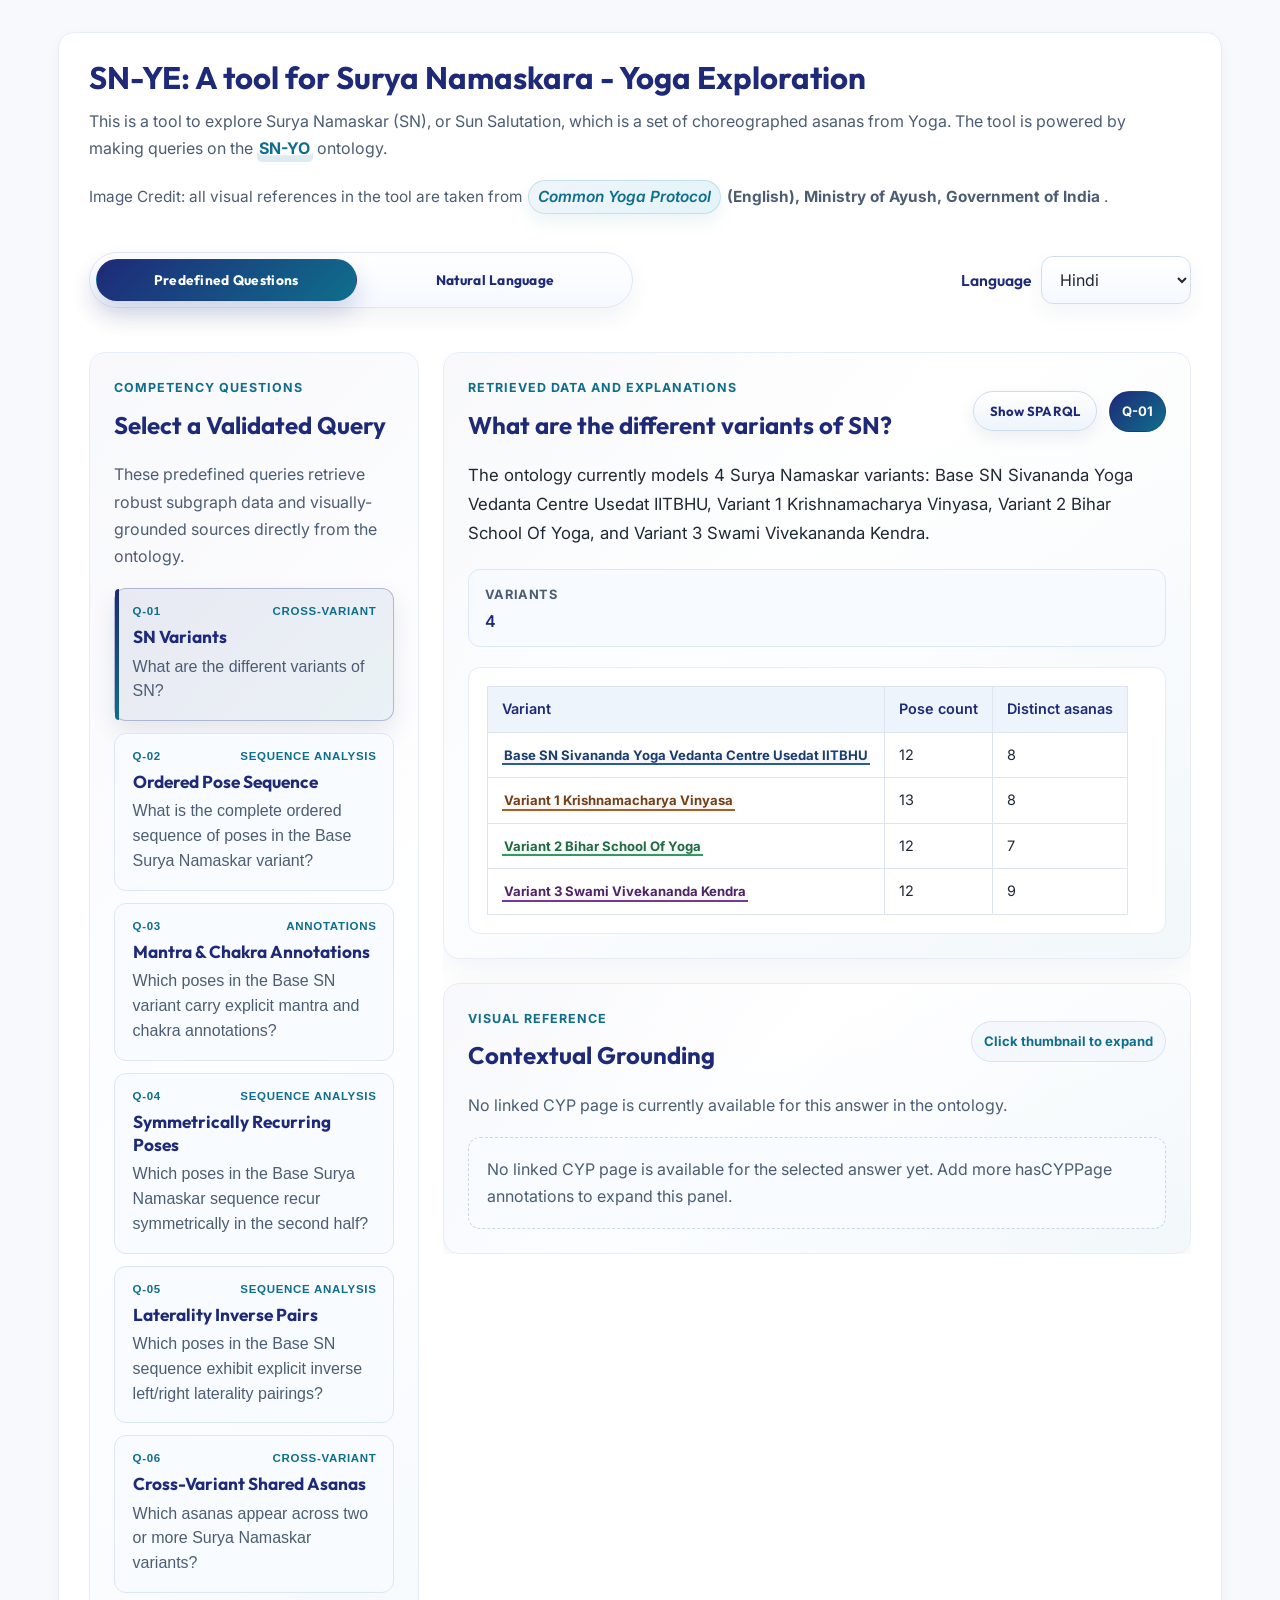
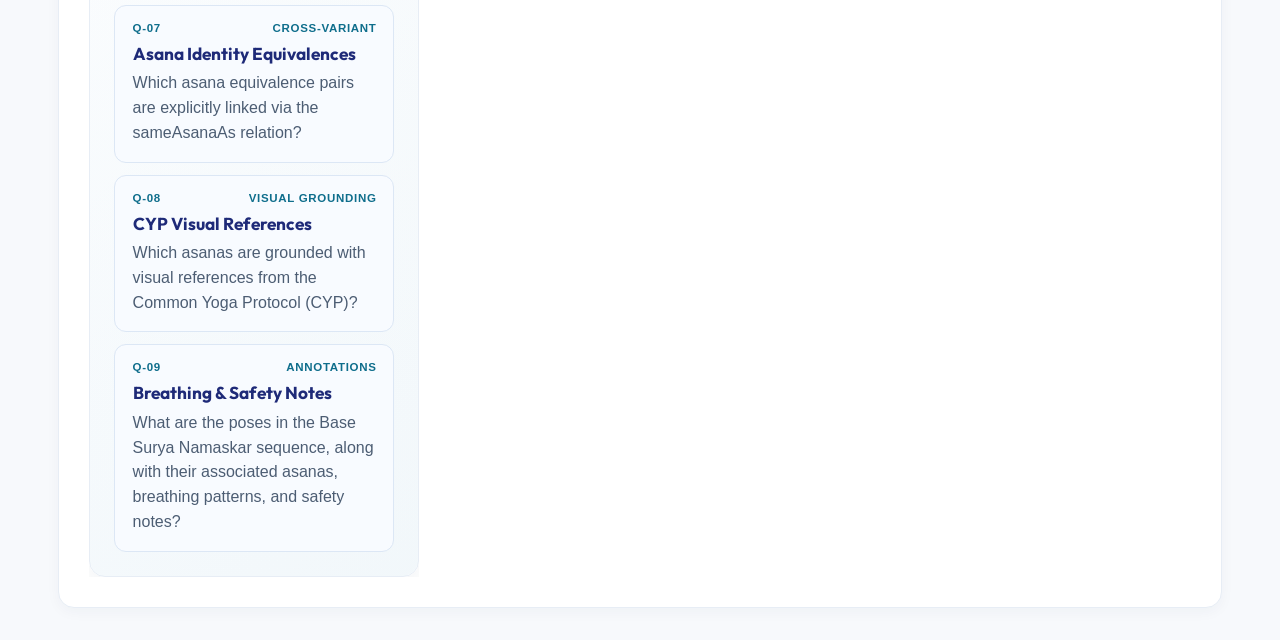
==== explorer.html @ 63bdc844 "add files" ====
<!DOCTYPE html>
<html lang="en">
<head>
  <meta charset="UTF-8" />
  <meta name="viewport" content="width=device-width, initial-scale=1.0" />
  <title>SN-YE | Surya Namaskar Yoga Explorer</title>
  <meta
    name="description"
    content="Surya Namaskar explorer workspace with ontology-grounded answers and visual references."
  />
  <link rel="stylesheet" href="css/style.css" />
  <link rel="stylesheet" href="css/explorer.css?v=te_breathing_v4" />
</head>
<body class="education-page education-body education-body--workspace">
  <div class="container education-container education-container--workspace">
    <main class="content education-content education-content--workspace">
      <section
        class="visible education-workspace education-workspace--page"
        data-education-app
        data-ontology-src="models/master.owl?v=te_breathing_v4"
        data-cyp-image-base="images/cyp-pages"
      >
        <div class="education-workspace-shell">
          <header class="education-workspace-header">
            <div class="education-workspace-heading">
              <h1>SN-YE: A tool for Surya Namaskara - Yoga Exploration</h1>
              <p class="education-panel-copy education-workspace-copy">
                This is a tool to explore Surya Namaskar (SN), or Sun Salutation, which is a set of choreographed asanas from Yoga. The tool is powered by making queries on the <a class="education-inline-home-link" href="https://ai4society.github.io/sn-yo/" target="_blank" rel="noopener noreferrer">SN-YO</a> ontology.
              </p>
              <p class="education-panel-copy education-workspace-reference">
                Image Credit: all visual references in the tool are taken from
                <a href="https://www.yogamdniy.nic.in/ckfinder/userfiles/files/Common%20Yoga%20Protocol%20Book%20_%20English%20(1).pdf" target="_blank" rel="noopener noreferrer">
                  <span class="keyword-highlight"><em>Common Yoga Protocol</em></span> (English), Ministry of Ayush, Government of India
                </a>.
              </p>
            </div>
          </header>

          <div class="education-workspace-toolbar">
            <div class="education-workspace-switch education-workspace-switch--page" role="tablist" aria-label="Workspace mode">
              <button
                type="button"
                class="education-workspace-switch-button"
                id="education-mode-predefined"
                data-workspace-mode="predefined"
                aria-pressed="false"
              >
                Predefined Questions
              </button>
              <button
                type="button"
                class="education-workspace-switch-button"
                id="education-mode-custom"
                data-workspace-mode="custom"
                aria-pressed="true"
              >
                Natural Language
              </button>
            </div>
            <div class="education-language-control education-language-control--toolbar">
              <label class="education-composer-label" for="education-language-select">Language</label>
              <select
                id="education-language-select"
                class="education-composer-select education-language-select"
                data-education-language-select
                name="education-language-select"
              >
                <option value="hi" selected>Hindi</option>
                <option value="te">Telugu</option>
              </select>
            </div>
          </div>

          <div class="education-layout-container">
            
            <!-- Natural Language Interface - Left/Right State Flow -->
            <div id="nl-interface-wrapper" class="education-layout" data-mode="custom" style="display: none;">
              
              <!-- LEFT PANE: Composer -->
              <aside class="education-questions-column" id="nl-interface-column">
                <div class="education-panel education-composer-panel education-panel--workspace-column" id="education-composer-panel">
                  <div class="education-panel-header education-panel-header--spread">
                    <div>
                      <p class="education-kicker">Natural Language Interface</p>
                      <h2>Query the Knowledge Graph</h2>
                    </div>
                  </div>

                  <p class="education-panel-copy">
                    This framework interprets your natural language prompts and translates them into structured SPARQL queries against the Surya Namaskar Ontology. 
                  </p>

                  <form class="education-composer-form" id="education-ai-form" aria-label="Custom natural language question composer">
                    <details class="education-config-panel">
                      <summary class="education-config-summary">
                        <span>Gemini API Key &amp; Model</span>
                        <span class="education-config-summary-note">Required</span>
                      </summary>
                      <div class="education-config-panel-body">
                        <div class="education-composer-config-grid">
                          <div class="education-composer-field">
                            <label class="education-composer-label" for="education-api-key">Gemini API key</label>
                            <input
                              id="education-api-key"
                              class="education-composer-input education-composer-input--single-line"
                              name="education-api-key"
                              type="password"
                              spellcheck="false"
                              autocomplete="off"
                              placeholder="Paste your Gemini API key"
                            />
                          </div>
                          <div class="education-composer-field">
                            <label class="education-composer-label" for="education-ai-model">Model</label>
                            <select id="education-ai-model" class="education-composer-select" name="education-ai-model">
                              <option value="gemma-4-31b-it" selected>Gemma 4 31B</option>
                              <option value="gemma-4-26b-a4b-it">Gemma 4 26B</option>
                              <option value="gemini-3.1-flash-lite-preview">Gemini 3.1 Flash-Lite Preview</option>
                              <option value="gemini-3-flash-preview">Gemini 3 Flash Preview</option>
                              <option value="gemini-2.5-flash">Gemini 2.5 Flash</option>
                              <option value="gemini-2.5-flash-lite">Gemini 2.5 Flash-Lite</option>
                            </select>
                          </div>
                        </div>
                      </div>
                    </details>

                    <div class="education-label-row">
                      <label class="education-composer-label" for="education-ai-question">Input prompt</label>
                      <span class="education-info-popover">
                        <button type="button" class="education-info-button" aria-label="API key info">i</button>
                        <span class="education-info-tooltip" role="tooltip">
                          A Gemini API key is required to generate SPARQL and the natural language explanation. Open the Gemini API Key &amp; Model section to add it.
                        </span>
                      </span>
                    </div>
                    <textarea
                      id="education-ai-question"
                      class="education-composer-input"
                      name="education-ai-question"
                      rows="4"
                      spellcheck="false"
                      placeholder="Type your natural language query here..."
                    ></textarea>

                    <div class="education-composer-actions" aria-label="Composer actions">
                      <button type="button" class="education-composer-button education-composer-button--ghost" id="education-ai-clear">Clear</button>
                      <button type="button" class="education-composer-button education-composer-button--primary" id="education-ai-generate">Send request</button>
                    </div>
                    <div id="education-nl-error" class="education-error" hidden style="margin-top: 16px; color: var(--text-color); background: rgba(255, 0, 0, 0.1); padding: 8px; border-radius: var(--radius-sm); border-left: 4px solid red;"></div>
                  </form>
                </div>
              </aside>

              <!-- RIGHT PANE: 3-State Display Flow -->
              <div class="education-response-column">
                
                <!-- STATE 1: Welcome / Example Questions -->
                <div id="nl-state-welcome" class="education-panel nl-state-panel" style="display: flex;">
                  <div class="education-panel-header">
                    <div>
                      <p class="education-kicker">Getting Started</p>
                      <h2>Example Queries</h2>
                    </div>
                  </div>
                  <div class="education-panel-copy education-panel-copy--grow">
                    <p>Select a model and enter a natural language prompt on the left to begin generating custom queries dynamically. If you're not sure where to start, try these tested examples:</p>
                    <ul class="education-example-list">
                      <li>"What are the different variants of SN?"</li>
                      <li>"What is the ordered sequence of poses in the Base Surya Namaskar (Sivananda) variant?"</li>
                      <li>"What rules and common errors are documented for Bhujangasana (Pose 7)?"</li>
                      <li>"What breathing pattern and safety note are modeled for each Base SN pose?"</li>
                      <li>"Which poses in Base SN carry mantra and chakra annotations?"</li>
                      <li>"Compare the pose counts across all three variants (Base SN, V1, V2, V3)."</li>
                      <li>"Which asanas are shared across multiple variants?"</li>
                      <li>"What is the ordered pose sequence for V1 (Krishnamacharya)?"</li>
                      <li>"Which poses exhibit inverse left/right laterality pairings?"</li>
                      <li>"Which asanas have linked CYP (Common Yoga Protocol) visual references?"</li>
                    </ul>
                  </div>
                </div>

                <!-- STATE 2: SPARQL Generation Review -->
                <div id="nl-state-sparql" class="education-panel nl-state-panel" style="display: none;">
                  <div class="education-panel-header education-panel-header--spread">
                    <div>
                      <p class="education-kicker">Generated SPARQL Query</p>
                      <h2>Query Review</h2>
                    </div>
                    <button type="button" class="education-inline-button education-inline-button--primary" id="education-ai-run">Run Query</button>
                  </div>
                  <pre id="education-nl-sparql" class="education-code education-code--stretch"></pre>
                </div>

                <!-- STATE 3: Analysis & Results -->
                <div id="nl-state-results" class="education-panel education-answer-panel nl-state-panel" style="display: none;">
                  <div class="education-panel-header education-panel-header--spread">
                    <div>
                      <p class="education-kicker">Data Artifact</p>
                      <h2>Execution Results</h2>
                    </div>
                    <button type="button" class="education-inline-button education-inline-button--ghost" id="nl-toggle-sparql">View SPARQL</button>
                  </div>

                  <div class="llm-explanation-box" id="education-nl-explanation" hidden>
                    <div class="education-llm-heading">
                      <strong>Explanation</strong>
                      <span class="education-llm-dots" id="education-nl-explanation-loading" role="status" aria-label="Generating explanation" hidden>
                        <span></span>
                        <span></span>
                        <span></span>
                      </span>
                    </div>
                    <div class="education-llm-copy" id="education-nl-explanation-body" hidden>
                      <span id="education-nl-explanation-text"></span>
                    </div>
                  </div>

                  <div class="education-facts" id="education-nl-facts" aria-label="Answer facts"></div>
                  <div class="education-sections" id="education-nl-sections" aria-label="Answer details"></div>
                </div>

              </div>

            </div>

            <!-- Predefined Questions Layout (Left questions, Right answers) -->
            <div id="predefined-interface-wrapper" class="education-layout" data-mode="predefined" style="display: none;">
              <aside class="education-questions-column">
                <div class="education-panel education-panel--fill education-panel--workspace-column" id="education-predefined-panel">
                  <div class="education-panel-header">
                    <div>
                      <p class="education-kicker">Competency Questions</p>
                      <h2>Select a Validated Query</h2>
                    </div>
                  </div>

                  <p class="education-panel-copy">
                    These predefined queries retrieve robust subgraph data and visually-grounded sources directly from the ontology.
                  </p>

                  <div id="education-question-list" class="education-question-list" aria-label="Suggested education questions"></div>
                </div>
              </aside>

              <div class="education-response-column">
                <div class="education-panel education-answer-panel">
                  <div class="education-panel-header education-panel-header--spread">
                    <div>
                      <p class="education-kicker">Retrieved Data and Explanations</p>
                      <h2 id="education-answer-title">Select a query...</h2>
                    </div>
                    <div class="education-answer-header-actions">
                      <button
                        type="button"
                        class="education-answer-toggle"
                        id="education-answer-view-toggle"
                        aria-pressed="false"
                      >
                        Show Ontology Data Object
                      </button>
                      <span class="education-question-id" id="education-active-question-id">-</span>
                    </div>
                  </div>

                  <div class="education-answer-scroll" id="education-answer-content">
                    <p id="education-answer-text" class="education-answer-lede"></p>
                    <div id="education-facts" class="education-facts" aria-label="Answer facts"></div>
                    <div id="education-sections" class="education-sections" aria-label="Answer details"></div>
                    <div id="education-error" class="education-error" hidden></div>
                  </div>

                  <div class="education-query-view" id="education-query-view" hidden>
                    <div class="education-query-box">
                      <div class="education-query-box-header">
                        <p class="education-kicker">Source SPARQL Template</p>
                        <div class="education-query-actions">
                          <span class="education-query-note" id="education-query-note">Local evaluation</span>
                        </div>
                      </div>
                      <pre id="education-sparql" class="education-code"></pre>
                    </div>
                  </div>
                </div>

                <div class="education-panel education-visual-panel" id="education-visual-panel">
                  <div class="education-panel-header education-panel-header--spread">
                    <div>
                      <p class="education-kicker">Visual Reference</p>
                      <h2>Contextual Grounding</h2>
                    </div>
                    <span class="education-status-pill education-status-pill--subtle">Click thumbnail to expand</span>
                  </div>

                  <div class="education-visual-scroll">
                    <p id="education-visual-note" class="education-panel-copy">
                      Visual references directly attached to the modeled entities will be displayed here.
                    </p>
                    <div id="education-visuals" class="education-visuals" aria-label="Linked CYP visual references"></div>
                  </div>
                </div>
              </div>
            </div>

          </div>
        </div>
      </section>
    </main>
  </div>

  <div
    class="education-lightbox"
    id="education-lightbox"
    hidden
    aria-hidden="true"
    role="dialog"
    aria-label="Expanded CYP page visual"
  >
    <button
      type="button"
      class="education-lightbox-close"
      id="education-lightbox-close"
      aria-label="Close expanded visual"
    >
      ×
    </button>
    <figure class="education-lightbox-figure">
      <img id="education-lightbox-image" alt="" />
      <figcaption id="education-lightbox-caption"></figcaption>
    </figure>
  </div>

  <script src="js/ontology-graph.js?v=te_breathing_v4"></script>
  <script src="js/explorer-data.js?v=te_breathing_v4"></script>
  <script src="js/explorer-ai.js?v=te_breathing_v4"></script>
  <script src="js/explorer.js?v=te_breathing_v4"></script>
</body>
</html>
---- css/style.css ----
@import url('https://fonts.googleapis.com/css2?family=Inter:wght@300;400;500;600;700&family=Outfit:wght@400;600;800&display=swap');

:root {
  --bg-color: #f7f9fc;
  --panel-bg: #ffffff;
  --panel-border: #e7edf5;
  --text-primary: #1f2933;
  --text-secondary: #4c5d73;
  --accent-color: #1e2a78;
  --accent-secondary: #0f6e8c;
  --mobile-sidebar-offset: 0px;
  
  --font-main: 'Inter', "Segoe UI", Arial, sans-serif;
  --font-heading: 'Outfit', "Segoe UI", Arial, sans-serif;
  
  --transition-smooth: all 0.3s ease;
  --radius-lg: 16px;
  --radius-md: 12px;
  --radius-sm: 8px;
}

* {
  margin: 0;
  padding: 0;
  box-sizing: border-box;
}

body {
  font-family: var(--font-main);
  background-color: var(--bg-color);
  color: var(--text-primary);
  line-height: 1.7;
  overflow-x: hidden;
  min-width: 320px;
}

img {
  max-width: 100%;
  height: auto;
}

.bg-blobs {
  display: none;
}

/* Layout */
.container {
  display: flex;
  min-height: 100vh;
  margin: 0;
  width: 100%;
  align-items: flex-start;
}

/* Sidebar */
.sidebar {
  flex: 0 0 280px;
  width: 280px;
  position: fixed;
  height: 100vh;
  padding: 32px 24px;
  background: linear-gradient(180deg, #1e2a78 0%, #16324f 100%);
  color: #ffffff;
  display: flex;
  flex-direction: column;
  z-index: 100;
  box-shadow: 2px 0 14px rgba(0, 0, 0, 0.08);
  overflow-y: auto;
}

.sidebar-brand {
  margin-bottom: 40px;
}

.sidebar h2 {
  font-family: var(--font-heading);
  font-size: 1.4rem;
  font-weight: 700;
  color: #ffffff;
  line-height: 1.3;
  border-bottom: none;
  padding-bottom: 0;
  margin-bottom: 0;
}

.sidebar nav {
  display: flex;
  flex-direction: column;
  gap: 8px;
  min-width: 0;
}

.sidebar nav a {
  color: #e5eefc;
  text-decoration: none;
  font-size: 0.95rem;
  font-weight: 500;
  padding: 10px 14px;
  border-radius: var(--radius-sm);
  transition: var(--transition-smooth);
  display: flex;
  align-items: center;
}

.sidebar nav a:hover, .sidebar nav a.active {
  background: rgba(255, 255, 255, 0.12);
  color: #ffffff;
  transform: translateX(4px);
}

.sidebar-portal-link-wrap {
  margin-top: 2rem;
  padding: 0 16px;
}

.sidebar-portal-link {
  display: block;
  width: 100%;
  text-align: center;
  background: var(--accent-secondary);
  color: #ffffff;
  padding: 12px;
  border-radius: var(--radius-md);
}

/* Main Content */
.content {
  flex: 1;
  margin-left: 280px;
  min-width: 0;
  padding: 50px 5vw;
  max-width: 1800px; /* allows dynamic wider expansion */
  width: 100%;
}

/* Keyword Highlights */
.keyword-highlight {
  background-color: #eef4fb;
  color: #0f6e8c;
  padding: 2px 6px;
  border-radius: 4px;
  font-weight: 600;
  box-decoration-break: clone;
  -webkit-box-decoration-break: clone;
}

.ontology-subtitle {
  color: var(--accent-color);
  font-weight: 600;
  margin-bottom: 24px;
}

section {
  background: var(--panel-bg);
  border: 1px solid var(--panel-border);
  border-radius: var(--radius-lg);
  padding: clamp(22px, 3vw, 40px);
  margin-bottom: 32px;
  box-shadow: 0 4px 14px rgba(22, 50, 79, 0.04);
  opacity: 1;
  transform: translateY(0);
  width: 100%;
  min-width: 0;
}

.tab-section {
  display: none;
}

.tab-section.active-tab {
  display: block;
  opacity: 1;
  transform: translateY(0);
}

h1 {
  font-family: var(--font-heading);
  font-size: clamp(2rem, 4vw, 2.75rem);
  font-weight: 700;
  color: var(--accent-color);
  margin-bottom: 8px;
  line-height: 1.12;
}

h2 {
  font-family: var(--font-heading);
  font-size: clamp(1.55rem, 3vw, 1.9rem);
  font-weight: 700;
  color: var(--accent-color);
  margin-bottom: 24px;
  padding-bottom: 12px;
  border-bottom: 2px solid #dce7f5;
}

h3 {
  font-family: var(--font-heading);
  font-size: clamp(1.1rem, 2.3vw, 1.3rem);
  font-weight: 600;
  margin-bottom: 12px;
  margin-top: 24px;
  color: var(--accent-secondary);
}

p, li {
  font-size: 1rem;
  color: var(--text-primary);
  margin-bottom: 14px;
  overflow-wrap: anywhere;
}

ul {
  padding-left: 24px;
  margin-bottom: 20px;
}

ul li {
  margin-bottom: 8px;
}

strong {
  color: var(--accent-color);
  font-weight: 600;
}

/* Glass Panels (Now solid boxes) */
.glass-panel {
  background: #f9fbfe;
  border: 1px solid #dfe8f3;
  border-radius: var(--radius-md);
  padding: 24px;
  margin-bottom: 24px;
  min-width: 0;
}

/* Buttons */
.btn {
  display: inline-flex;
  align-items: center;
  justify-content: center;
  padding: 10px 20px;
  background: linear-gradient(135deg, #1e2a78 0%, #0f6e8c 100%);
  color: #ffffff;
  text-decoration: none;
  font-weight: 600;
  font-size: 0.95rem;
  border-radius: var(--radius-sm);
  transition: var(--transition-smooth);
  border: none;
  cursor: pointer;
}

.btn:hover {
  transform: translateY(-2px);
  box-shadow: 0 6px 16px rgba(30, 42, 120, 0.15);
  opacity: 0.95;
}

.btn-outline {
  background: transparent;
  border: 1px solid var(--accent-secondary);
  color: var(--accent-secondary);
}

.btn-outline:hover {
  background: var(--accent-secondary);
  color: #ffffff;
}

/* Files Grid */
.files-grid {
  display: grid;
  grid-template-columns: repeat(auto-fit, minmax(240px, 1fr));
  gap: 20px;
}

/* SPARQL Queries & Data Tables */
.query-block {
  margin-bottom: 24px;
  background: #ffffff;
  border: 1px solid var(--panel-border);
  border-radius: var(--radius-md);
  overflow: hidden;
  box-shadow: 0 2px 8px rgba(22, 50, 79, 0.03);
  min-width: 0;
}

.query-header {
  padding: 16px 20px;
  background: #f9fbfe;
  border-bottom: 1px solid var(--panel-border);
  cursor: pointer;
  display: flex;
  justify-content: space-between;
  align-items: flex-start;
  gap: 16px;
  transition: background 0.2s ease;
}

.query-header:hover {
  background: #f0f4f9;
}

.query-header h3 {
  margin: 0;
  font-size: 1.1rem;
  color: var(--accent-color);
  flex: 1;
  min-width: 0;
  line-height: 1.4;
}

.query-icon {
  transition: transform 0.3s ease;
  color: var(--accent-color);
  flex: 0 0 auto;
  line-height: 1;
}

.query-content {
  display: grid;
  grid-template-columns: minmax(0, 1fr) minmax(0, 1fr);
  max-height: 0;
  overflow: hidden;
  transition: max-height 0.4s ease;
}

.query-block.open .query-content {
  max-height: 4200px;
}

.query-block.open .query-icon {
  transform: rotate(180deg);
}

.code-box {
  padding: 20px;
  border-right: 1px solid var(--panel-border);
  background: #f4f7fb;
  min-width: 0;
}

.code-box pre {
  font-family: 'Courier New', Courier, monospace;
  font-size: 0.9rem;
  color: #1f2933;
  overflow-x: auto;
  white-space: pre;
  max-width: 100%;
  padding-bottom: 2px;
}

.code-box code {
  color: #1e2a78;
  background: transparent;
  padding: 0;
}

.data-box {
  padding: 20px;
  background: #ffffff;
  min-width: 0;
  overflow-x: auto;
  -webkit-overflow-scrolling: touch;
}

.data-box h4 {
  font-family: var(--font-heading);
  font-size: 1rem;
  color: var(--accent-color);
  margin-bottom: 12px;
  display: flex;
  align-items: center;
  gap: 8px;
}

table {
  width: max-content;
  min-width: 100%;
  border-collapse: collapse;
  font-size: 0.9rem;
}

th, td {
  padding: 10px 14px;
  text-align: left;
  border: 1px solid #dbe4ef;
  vertical-align: top;
}

th {
  background: #eef4fb;
  color: var(--accent-color);
  font-weight: 600;
}

td {
  color: var(--text-primary);
  word-break: break-word;
}

tr:hover td {
  background: #f9fbfe;
}

/* Image Visuals */
.visual-block {
  text-align: center;
  margin-bottom: 30px;
  background: #f9fbfe;
  border: 1px solid #dfe8f3;
  border-radius: var(--radius-md);
  padding: 24px;
  min-width: 0;
}

.visual-block img {
  width: 100%;
  max-width: 450px;
  border-radius: var(--radius-sm);
  border: 1px solid #d8e2ee;
  box-shadow: 0 4px 12px rgba(22, 50, 79, 0.08);
  display: block;
  margin: 16px auto 0 auto;
}

/* Ontology Cards */
.cards-grid {
  display: grid;
  grid-template-columns: repeat(auto-fill, minmax(220px, 1fr));
  gap: 16px;
  margin-bottom: 32px;
}

.ontology-card {
  background: #ffffff;
  border-radius: var(--radius-sm);
  padding: 16px 20px;
  box-shadow: 0 2px 8px rgba(22, 50, 79, 0.04);
  border: 1px solid var(--panel-border);
  transition: var(--transition-smooth);
  min-width: 0;
}

.ontology-card:hover {
  transform: translateY(-2px);
  box-shadow: 0 6px 16px rgba(22, 50, 79, 0.08);
}

.ontology-card h4 {
  font-family: var(--font-heading);
  font-size: 1.05rem;
  color: var(--text-primary);
  margin-bottom: 6px;
  margin-top: 0;
}

.ontology-card p {
  font-size: 0.9rem;
  color: var(--text-secondary);
  line-height: 1.5;
  margin-bottom: 0;
}

.ontology-card.border-blue {
  border-top: 4px solid #1e2a78;
  background: linear-gradient(to bottom, #f3f6fc, #ffffff);
}
.ontology-card.border-blue h4 { color: #1e2a78; }

.ontology-card.border-green {
  border-top: 4px solid #0f6e8c;
  background: linear-gradient(to bottom, #f0f7f9, #ffffff);
}
.ontology-card.border-green h4 { color: #0f6e8c; }

.ontology-card.border-orange {
  border-top: 4px solid #d97706;
  background: linear-gradient(to bottom, #fff8f0, #ffffff);
}
.ontology-card.border-orange h4 { color: #d97706; }

/* Metadata & Use Case Enhancements */
.metadata-grid {
  display: grid;
  grid-template-columns: repeat(auto-fit, minmax(200px, 1fr));
  gap: 16px;
  margin-bottom: 24px;
}
.meta-card {
  background: #ffffff;
  border: 1px solid var(--panel-border);
  padding: 16px;
  border-radius: var(--radius-sm);
  border-left: 4px solid var(--accent-color);
}
.meta-card span {
  display: block;
  font-size: 0.85rem;
  color: var(--text-secondary);
  text-transform: uppercase;
  letter-spacing: 0.5px;
  margin-bottom: 4px;
  font-weight: 600;
}
.meta-card strong {
  font-size: 1.1rem;
  color: var(--text-primary);
}

.namespace-list {
  background: #f4f7fb;
  padding: 16px;
  border-radius: var(--radius-sm);
  border: 1px solid var(--panel-border);
}
.namespace-list p { margin-bottom: 8px; font-weight: 600; color: var(--accent-color); }
.namespace-list ul { margin: 0; list-style: none; padding: 0; }
.namespace-list li { margin-bottom: 8px; font-family: 'Courier New', monospace; font-size: 0.9rem; border-bottom: 1px dashed #dce7f5; padding-bottom: 8px; }
.namespace-list li:last-child { border-bottom: none; margin-bottom: 0; padding-bottom: 0; }
.namespace-list li { overflow-wrap: anywhere; }
.namespace-list code { font-weight: 700; display: inline-block; min-width: 60px; margin-right: 10px; }

.variant-tags {
  display: flex;
  flex-wrap: wrap;
  gap: 10px;
  margin-top: 16px;
}
.tag {
  background: #eef4fb;
  color: var(--accent-secondary);
  padding: 8px 16px;
  border-radius: 20px;
  font-size: 0.95rem;
  font-weight: 500;
  border: 1px solid #dce7f5;
  transition: all 0.2s ease;
}
.tag:hover {
  background: var(--accent-secondary);
  color: white;
}

.usecase-grid {
  display: grid;
  grid-template-columns: repeat(auto-fill, minmax(260px, 1fr));
  gap: 20px;
}
.usecase-card {
  display: flex;
  align-items: flex-start;
  gap: 16px;
  background: #ffffff;
  padding: 24px;
  border-radius: var(--radius-md);
  border: 1px solid var(--panel-border);
  transition: var(--transition-smooth);
  min-width: 0;
}
.usecase-card:hover {
  transform: translateY(-4px);
  box-shadow: 0 8px 24px rgba(22, 50, 79, 0.08);
  border-color: #0f6e8c;
}
.usecase-icon {
  font-size: 1.8rem;
  background: #f9fbfe;
  width: 54px;
  height: 54px;
  display: flex;
  align-items: center;
  justify-content: center;
  border-radius: 50%;
  flex-shrink: 0;
  border: 1px solid #e7edf5;
}
.usecase-card p {
  margin: 0;
  font-weight: 500;
  line-height: 1.5;
  color: var(--text-primary);
}

/* Visuals Grid layout */
.visuals-grid {
  display: grid;
  grid-template-columns: repeat(2, minmax(0, 1fr));
  gap: 32px;
}
.visual-block {
  margin-top: 0 !important;
  margin-bottom: 0 !important;
  display: flex;
  flex-direction: column;
}
.visual-block img {
  max-width: 100% !important;
  margin-top: 16px;
  background: white;
}

/* Lightbox Modal */
.lightbox {
  display: none;
  position: fixed;
  z-index: 9999;
  padding-top: 50px;
  left: 0;
  top: 0;
  width: 100%;
  height: 100%;
  background-color: rgba(0, 0, 0, 0.9);
  overflow: auto;
}
.lightbox-content {
  margin: auto;
  display: block;
  max-width: 90%;
  max-height: 90vh;
  object-fit: contain;
  animation: zoomIn 0.3s ease;
}
.lightbox-close {
  position: absolute;
  top: 30px;
  right: 40px;
  color: #fff;
  font-size: 40px;
  font-weight: bold;
  cursor: pointer;
  transition: 0.2s;
}
.lightbox-close:hover {
  color: #bbb;
}
@keyframes zoomIn {
  from {transform: scale(0.9); opacity: 0;}
  to {transform: scale(1); opacity: 1;}
}

.expandable-img {
  cursor: zoom-in;
  transition: transform 0.2s;
  display: block;
  width: 100%;
  height: auto;
}
.expandable-img:hover {
  transform: scale(1.02);
  box-shadow: 0 8px 24px rgba(22, 50, 79, 0.12);
}

.btn {
  display: inline-flex;
  align-items: center;
  justify-content: center;
  padding: 10px 20px;
  background: var(--accent-color);
  color: #ffffff !important;
  text-decoration: none;
  border-radius: var(--radius-sm);
  font-weight: 600;
  font-size: 0.95rem;
  transition: all 0.2s ease;
  margin-top: 4px;
}
.btn:hover {
  background: var(--accent-secondary);
  transform: translateY(-1px);
}

.btn-sm {
  padding: 6px 14px;
  font-size: 0.85rem;
  font-weight: 500;
  display: inline-flex;
  align-items: center;
  justify-content: center;
}

.hero-visual,
.visual-image {
  width: 100%;
}

.contributors-panel,
.acknowledgements-panel,
.file-card,
.variant-panel {
  min-width: 0;
}

.contributors-panel {
  text-align: center;
}

.contributors-title {
  margin-top: 0;
}

.contributor-people {
  display: flex;
  flex-wrap: wrap;
  justify-content: center;
  gap: 12px 18px;
  margin-top: 24px;
  font-size: 1.1rem;
}

.contributor-person {
  display: inline-flex;
  align-items: baseline;
  gap: 2px;
}

.contributor-affiliations {
  display: flex;
  flex-wrap: wrap;
  justify-content: center;
  gap: 12px 24px;
  margin-top: 16px;
}

.affiliation-item {
  display: inline-flex;
  align-items: center;
  gap: 8px;
  margin: 0;
}

.affiliation-index {
  color: var(--accent-secondary);
  font-weight: 700;
}

.affiliation-link,
.reference-link {
  color: var(--text-primary);
  text-decoration: underline;
  font-weight: 500;
  text-underline-offset: 3px;
}

.reference-link {
  color: var(--accent-secondary);
  font-weight: 600;
}

.reference-entry {
  overflow-wrap: anywhere;
}

.visual-block-title,
.visual-block-copy {
  text-align: center;
}

.visual-link {
  align-self: center;
}

/* Responsive */
@media (max-width: 1100px) {
  .container {
    flex-direction: column;
    padding-top: var(--mobile-sidebar-offset, 148px);
  }

  .sidebar {
    position: fixed;
    top: 0;
    left: 0;
    right: 0;
    width: 100%;
    height: auto;
    max-height: min(100vh, 220px);
    padding: calc(16px + env(safe-area-inset-top, 0px)) clamp(16px, 3.5vw, 28px) 16px;
    box-shadow: 0 8px 20px rgba(0, 0, 0, 0.08);
    overflow-x: hidden;
    gap: 12px;
  }

  .sidebar-brand {
    display: none;
  }

  .sidebar nav {
    flex-direction: row;
    gap: 10px;
    overflow-x: auto;
    padding-bottom: 2px;
    scrollbar-width: none;
    -webkit-overflow-scrolling: touch;
  }

  .sidebar nav::-webkit-scrollbar {
    display: none;
  }

  .sidebar nav a {
    flex: 0 0 auto;
    white-space: nowrap;
  }

  .sidebar nav a:hover,
  .sidebar nav a.active {
    transform: none;
  }

  .sidebar-portal-link-wrap {
    margin-top: 0;
    padding: 0;
  }

  .sidebar-portal-link {
    width: 100%;
    max-width: 260px;
  }

  .content {
    margin-left: 0;
    max-width: none;
    width: 100%;
    padding: clamp(20px, 4vw, 36px);
  }
}

@media (max-width: 900px) {
  .query-content {
    grid-template-columns: 1fr;
  }

  .code-box {
    border-right: none;
    border-bottom: 1px solid var(--panel-border);
  }

  .visuals-grid {
    grid-template-columns: 1fr;
  }
}

@media (max-width: 768px) {
  section {
    margin-bottom: 24px;
  }

  .files-grid,
  .cards-grid,
  .usecase-grid,
  .metadata-grid {
    grid-template-columns: 1fr;
  }

  .query-header {
    padding: 14px 16px;
  }

  .query-header h3 {
    font-size: 1rem;
  }

  .code-box,
  .data-box,
  .visual-block,
  .glass-panel {
    padding: 18px;
  }

  .contributor-people {
    font-size: 1rem;
    gap: 10px 14px;
  }

  .contributor-affiliations {
    justify-content: flex-start;
  }

  th,
  td {
    padding: 10px 12px;
  }

  .lightbox-close {
    top: 18px;
    right: 20px;
  }
}

@media (max-width: 560px) {
  .sidebar {
    padding: 16px;
  }

  .sidebar nav a {
    padding: 9px 12px;
    font-size: 0.9rem;
  }

  .content {
    padding: 16px;
  }

  section {
    padding: 20px 16px;
    border-radius: 14px;
  }

  .btn,
  .visual-link,
  .sidebar-portal-link {
    width: 100%;
  }

  .variant-tags {
    gap: 8px;
  }

  .tag {
    width: 100%;
    text-align: center;
  }

  table {
    font-size: 0.85rem;
  }

  .contributor-affiliations {
    flex-direction: column;
    align-items: flex-start;
    gap: 10px;
  }
}
---- css/explorer.css ----
.education-page,
.education-body--landing,
.education-body--workspace {
  min-height: 100%;
  overflow-x: hidden;
  overflow-y: auto;
}

.education-container {
  min-height: 100vh;
  height: auto;
}

.education-sidebar {
  z-index: 120;
}

.education-content {
  position: relative;
}

.education-content--landing,
.education-content--workspace {
  display: flex;
  flex: 1 1 auto;
  align-items: stretch;
  min-height: auto;
  height: auto;
  width: 100%;
  max-width: 100%;
  margin-left: 0;
  padding: 32px 4.5vw;
  overflow: visible;
}

.education-overview--landing,
.education-workspace--page {
  width: 100%;
  max-width: 100%;
  min-height: 0;
  margin-bottom: 0;
  opacity: 1;
  transform: none;
}

.education-sidebar-card {
  margin-top: 18px;
  padding: 18px;
  border: 1px solid rgba(255, 255, 255, 0.14);
  border-radius: var(--radius-md);
  background: rgba(255, 255, 255, 0.08);
  box-shadow: inset 0 1px 0 rgba(255, 255, 255, 0.05);
}

.education-sidebar-card p:last-child {
  margin-bottom: 0;
}

.education-sidebar-label {
  margin-bottom: 8px;
  color: #dbe7ff;
  font-size: 0.78rem;
  font-weight: 700;
  letter-spacing: 0.08em;
  text-transform: uppercase;
}

.education-sidebar-card p,
.education-sidebar-card code {
  color: #f1f6ff;
}

.education-sidebar-tags {
  display: flex;
  flex-wrap: wrap;
  gap: 8px;
}

.education-sidebar-tags span {
  padding: 7px 12px;
  border-radius: 999px;
  background: rgba(255, 255, 255, 0.14);
  border: 1px solid rgba(255, 255, 255, 0.16);
  color: #ffffff;
  font-size: 0.82rem;
  font-weight: 600;
}

.education-overview {
  position: relative;
  overflow: auto;
}

.education-overview::before {
  content: "";
  position: absolute;
  right: -140px;
  top: -90px;
  width: 360px;
  height: 360px;
  border-radius: 50%;
  background: radial-gradient(circle, rgba(15, 110, 140, 0.16), transparent 68%);
  pointer-events: none;
}

.education-overview::after {
  content: "";
  position: absolute;
  left: -120px;
  bottom: -140px;
  width: 320px;
  height: 320px;
  border-radius: 50%;
  background: radial-gradient(circle, rgba(30, 42, 120, 0.1), transparent 70%);
  pointer-events: none;
}

.education-landing-shell {
  position: relative;
  z-index: 1;
  display: flex;
  flex-direction: column;
  gap: 24px;
  width: 100%;
  max-width: 100%;
  min-height: 100%;
}

.education-landing-hero {
  display: grid;
  grid-template-columns: minmax(0, 1.35fr) minmax(320px, 0.95fr);
  gap: 24px;
  align-items: stretch;
}

.education-landing-copy {
  display: flex;
  flex-direction: column;
}

.education-subtitle {
  max-width: 760px;
  color: var(--accent-color);
  font-family: var(--font-heading);
  font-size: 1.2rem;
  font-weight: 600;
  letter-spacing: 0.02em;
  margin-top: 4px;
  background: linear-gradient(135deg, #1e2a78 0%, #0f6e8c 100%);
  -webkit-background-clip: text;
  -webkit-text-fill-color: transparent;
  background-clip: text;
}

.education-subtitle--highlight {
  display: inline-block;
  align-self: flex-start;
  margin-top: 10px;
  padding: 0 0 6px;
  border-bottom: 2px solid rgba(15, 110, 140, 0.22);
  background: none;
  color: var(--accent-secondary);
  font-size: 1rem;
  font-weight: 700;
  letter-spacing: 0.08em;
  text-transform: uppercase;
  -webkit-text-fill-color: initial;
  background-clip: border-box;
  box-shadow: none;
}

.education-intro-panel {
  position: relative;
  overflow: hidden;
}

.education-intro-panel::after {
  content: "";
  position: absolute;
  inset: 0;
  background: linear-gradient(90deg, rgba(30, 42, 120, 0.03), transparent 42%, rgba(15, 110, 140, 0.05));
  pointer-events: none;
}

.education-cta-row {
  display: flex;
  flex-wrap: wrap;
  gap: 14px;
}

.education-landing-summary {
  display: grid;
  gap: 16px;
}

.education-landing-grid {
  display: grid;
  grid-template-columns: repeat(3, minmax(0, 1fr));
  gap: 16px;
}

.education-highlight-card {
  padding: 22px;
  border-radius: var(--radius-lg);
  border: 1px solid #dce7f5;
  background: linear-gradient(180deg, #ffffff 0%, #f9fcff 100%);
  box-shadow: 0 10px 28px rgba(22, 50, 79, 0.05);
}

.education-highlight-card span {
  display: inline-block;
  margin-bottom: 10px;
  color: var(--accent-secondary);
  font-size: 0.78rem;
  font-weight: 700;
  letter-spacing: 0.08em;
  text-transform: uppercase;
}

.education-highlight-card strong {
  display: block;
  margin-bottom: 8px;
  color: var(--accent-color);
  font-family: var(--font-heading);
  font-size: 1.3rem;
  line-height: 1.25;
}

.education-highlight-card p {
  margin-bottom: 0;
  color: var(--text-secondary);
}

.education-highlight-card--primary {
  background: linear-gradient(135deg, rgba(30, 42, 120, 0.08), rgba(15, 110, 140, 0.1));
  border-color: rgba(30, 42, 120, 0.2);
}

.education-journey-panel {
  margin-bottom: 0;
}

.education-journey-header {
  display: flex;
  align-items: flex-start;
  justify-content: space-between;
  gap: 16px;
  margin-bottom: 20px;
}

.education-journey-header h2 {
  margin-bottom: 0;
  padding-bottom: 0;
  border-bottom: none;
}

.education-journey-grid {
  display: grid;
  grid-template-columns: repeat(3, minmax(0, 1fr));
  gap: 16px;
}

.education-journey-card {
  padding: 20px;
  border-radius: var(--radius-md);
  border: 1px solid #dce8f5;
  background: #ffffff;
}

.education-journey-step {
  display: inline-flex;
  align-items: center;
  justify-content: center;
  width: 42px;
  height: 42px;
  border-radius: 999px;
  background: linear-gradient(135deg, #1e2a78 0%, #0f6e8c 100%);
  color: #ffffff;
  font-family: var(--font-heading);
  font-size: 0.95rem;
  font-weight: 700;
}

.education-journey-card h3 {
  margin-top: 16px;
  margin-bottom: 10px;
  color: var(--accent-color);
  font-size: 1.02rem;
}

.education-journey-card p {
  margin-bottom: 0;
  color: var(--text-secondary);
}

.education-feature-card {
  height: 100%;
}

.education-feature-card h2 {
  margin-bottom: 12px;
  padding-bottom: 0;
  border-bottom: none;
  font-size: 1.28rem;
  line-height: 1.3;
}

.education-feature-card p:last-child {
  margin-bottom: 0;
  color: var(--text-secondary);
}

.education-workspace--page {
  padding: 28px 30px 30px;
  overflow: visible;
}

.education-workspace-shell {
  display: flex;
  flex-direction: column;
  gap: 20px;
  width: 100%;
  max-width: 100%;
  min-height: 0;
}

.education-layout-container {
  width: 100%;
  min-width: 0;
}

.education-landing-hero > *,
.education-layout > *,
.education-response-column > *,
.education-workspace-header > *,
.education-panel-header > * {
  min-width: 0;
}

.education-workspace-header {
  display: flex;
  align-items: flex-start;
  justify-content: space-between;
  gap: 24px;
}

.education-workspace-header h1 {
  max-width: 1120px;
  margin-bottom: 12px;
  font-size: 2.1rem;
}

.education-workspace-heading {
  max-width: 1120px;
}

.education-workspace-copy {
  max-width: 1040px;
  margin-bottom: 0;
}

.education-inline-home-link {
  display: inline-block;
  padding: 0 0.18em;
  color: var(--accent-secondary);
  font-weight: 700;
  text-decoration: none;
  border-radius: 0.32em;
  box-shadow: inset 0 -0.42em 0 rgba(15, 110, 140, 0.14);
  transition: color 0.2s ease, box-shadow 0.2s ease;
}

.education-inline-home-link:hover,
.education-inline-home-link:focus-visible {
  color: var(--accent-color);
  box-shadow: inset 0 -0.42em 0 rgba(30, 42, 120, 0.18);
}

.education-workspace-reference {
  max-width: 1040px;
  margin-top: 12px;
  margin-bottom: 0;
  font-size: 0.96rem;
}

.education-workspace-reference a {
  color: inherit;
  font-weight: 700;
  text-decoration: none;
}

.education-workspace-reference a:hover .keyword-highlight,
.education-workspace-reference a:focus-visible .keyword-highlight {
  box-shadow: 0 0 0 2px rgba(15, 110, 140, 0.18);
}

.education-workspace-reference .keyword-highlight {
  display: inline-flex;
  align-items: center;
  padding: 3px 9px;
  margin: 0 2px;
  border: 1px solid rgba(15, 110, 140, 0.16);
  border-radius: 999px;
  background: linear-gradient(135deg, rgba(238, 244, 251, 0.95), rgba(226, 244, 248, 0.98));
  color: var(--accent-secondary);
  box-shadow: 0 8px 18px rgba(15, 110, 140, 0.08);
  transition: box-shadow 0.2s ease, transform 0.2s ease;
}

.education-workspace-reference a:hover .keyword-highlight {
  transform: translateY(-1px);
}

.education-workspace-actions {
  display: flex;
  align-items: flex-start;
  justify-content: flex-end;
}

.education-layout {
  display: grid;
  gap: 24px;
  align-items: start;
}

.education-layout[data-mode="predefined"] {
  grid-template-columns: minmax(290px, 330px) minmax(0, 1fr);
  max-width: 100%;
}

.education-layout[data-mode="custom"] {
  display: grid;
  grid-template-columns: 30% 1fr;
  gap: 24px;
  max-width: 100%;
}

.education-questions-column,
.education-response-column {
  min-height: 0;
  min-width: 0;
  max-width: 100%;
  overflow: hidden;
}

.education-layout[data-mode="custom"] > .education-questions-column {
  width: 100%;
  max-width: 100%;
  overflow: visible;
}

.education-layout[data-mode="custom"] > .education-response-column {
  width: 100%;
  max-width: 100%;
  overflow-x: auto;
}

.education-questions-column {
  display: grid;
  gap: 18px;
  align-content: start;
}

.education-workspace-toolbar {
  display: flex;
  align-items: center;
  justify-content: space-between;
  gap: 16px;
  margin-bottom: 24px;
}

.education-workspace-switch {
  display: inline-grid;
  grid-template-columns: repeat(2, minmax(0, 1fr));
  width: min(50%, 34rem);
  max-width: 100%;
  gap: 8px;
  padding: 6px;
  border: 1px solid #dce7f5;
  border-radius: 999px;
  background: linear-gradient(180deg, #ffffff 0%, #f5f9ff 100%);
  box-shadow: 0 10px 24px rgba(22, 50, 79, 0.06);
}

.education-workspace-switch--page {
  margin-bottom: 0;
}

.education-workspace-switch-button {
  display: inline-flex;
  align-items: center;
  justify-content: center;
  min-height: 42px;
  padding: 9px 16px;
  border: 1px solid transparent;
  border-radius: 999px;
  background: transparent;
  color: var(--accent-color);
  font-family: var(--font-heading);
  font-size: 0.86rem;
  font-weight: 700;
  letter-spacing: 0.02em;
  cursor: pointer;
  transition: background 0.2s ease, color 0.2s ease, box-shadow 0.2s ease, transform 0.2s ease;
}

.education-workspace-switch-button:hover {
  transform: translateY(-1px);
}

.education-workspace-switch-button[aria-pressed="true"] {
  background: linear-gradient(135deg, #1e2a78 0%, #0f6e8c 100%);
  color: #ffffff;
  box-shadow: 0 12px 24px rgba(30, 42, 120, 0.18);
}

.education-response-column {
  display: grid;
  gap: 24px;
  align-content: start;
}

.education-panel--workspace-column {
  margin: 0;
  min-height: 0;
}

.education-panel {
  position: relative;
  padding: 24px;
  border: 1px solid var(--panel-border);
  border-radius: var(--radius-lg);
  background: linear-gradient(180deg, #ffffff 0%, #fbfdff 100%);
  box-shadow: 0 10px 28px rgba(22, 50, 79, 0.06);
  overflow-x: auto;
}

.education-panel::before {
  content: "";
  position: absolute;
  inset: 0;
  border-radius: inherit;
  background: linear-gradient(135deg, rgba(30, 42, 120, 0.03), transparent 40%, rgba(15, 110, 140, 0.04));
  pointer-events: none;
}

.education-composer-panel,
.education-runtime-panel {
  isolation: isolate;
}

.education-composer-panel {
  overflow: visible;
}

.education-runtime-panel {
  overflow: hidden;
}

.education-composer-panel .education-panel-header--spread {
  flex-direction: column;
  align-items: flex-start;
}

.education-composer-panel::after,
.education-runtime-panel::after {
  content: "";
  position: absolute;
  pointer-events: none;
  opacity: 0.8;
  animation: educationPanelDrift 14s ease-in-out infinite;
}

.education-composer-panel::after {
  right: -72px;
  bottom: -94px;
  width: 220px;
  height: 220px;
  border-radius: 50%;
  background: radial-gradient(circle, rgba(15, 110, 140, 0.14), transparent 70%);
}

.education-runtime-panel::after {
  top: -78px;
  right: -38px;
  width: 280px;
  height: 180px;
  border-radius: 42%;
  background: radial-gradient(circle, rgba(30, 42, 120, 0.12), transparent 72%);
}

.education-panel--fill,
.education-answer-panel,
.education-visual-panel {
  display: flex;
  flex-direction: column;
  min-height: 0;
  overflow: visible;
}

.education-panel-header,
.education-panel-copy,
.education-question-list,
.education-answer-scroll,
.education-visual-scroll {
  position: relative;
  z-index: 1;
}

.education-panel-header {
  display: flex;
  align-items: flex-start;
  justify-content: space-between;
  gap: 16px;
  margin-bottom: 16px;
}

.education-panel-header h2 {
  margin-bottom: 0;
  padding-bottom: 0;
  border-bottom: none;
  font-size: 1.5rem;
}

.education-panel-header--spread {
  align-items: center;
}

.education-answer-header-actions {
  display: flex;
  align-items: center;
  gap: 12px;
  flex-wrap: wrap;
  justify-content: flex-end;
}

.education-kicker {
  margin-bottom: 6px;
  color: var(--accent-secondary);
  font-size: 0.78rem;
  font-weight: 700;
  letter-spacing: 0.08em;
  text-transform: uppercase;
}

.education-panel-copy {
  margin-bottom: 18px;
  color: var(--text-secondary);
}

.education-status-pill,
.education-question-id,
.education-query-note {
  display: inline-flex;
  align-items: center;
  justify-content: center;
  padding: 8px 12px;
  border-radius: 999px;
  font-size: 0.82rem;
  font-weight: 700;
  white-space: nowrap;
}

.education-status-pill {
  background: #eef4fb;
  color: var(--accent-color);
  border: 1px solid #d7e4f6;
}

.education-status-pill--subtle {
  background: #f4f8fc;
  color: var(--accent-secondary);
}

.education-composer-form,
.education-runtime-grid {
  position: relative;
  z-index: 1;
}

.education-composer-form {
  display: grid;
  gap: 14px;
}

.education-config-panel {
  border: 1px solid #dae6f4;
  border-radius: var(--radius-md);
  background: linear-gradient(180deg, #ffffff 0%, #f7fbff 100%);
  box-shadow: inset 0 1px 0 rgba(255, 255, 255, 0.72), 0 10px 22px rgba(22, 50, 79, 0.04);
  overflow: hidden;
}

.education-config-panel[open] {
  border-color: rgba(15, 110, 140, 0.26);
  box-shadow: 0 14px 28px rgba(22, 50, 79, 0.08);
}

.education-config-summary {
  display: flex;
  align-items: center;
  justify-content: space-between;
  gap: 12px;
  padding: 14px 16px;
  cursor: pointer;
  color: var(--accent-color);
  font-family: var(--font-heading);
  font-size: 0.96rem;
  font-weight: 700;
  list-style: none;
}

.education-config-summary::-webkit-details-marker {
  display: none;
}

.education-config-summary::after {
  content: "+";
  font-size: 1.1rem;
  line-height: 1;
  color: var(--accent-secondary);
}

.education-config-panel[open] .education-config-summary::after {
  content: "−";
}

.education-config-summary-note {
  display: inline-flex;
  align-items: center;
  justify-content: center;
  padding: 6px 10px;
  border-radius: 999px;
  background: #eef4fb;
  border: 1px solid #d7e4f6;
  color: var(--accent-secondary);
  font-size: 0.72rem;
  font-weight: 700;
  letter-spacing: 0.05em;
  text-transform: uppercase;
}

.education-config-panel-body {
  padding: 0 16px 16px;
}

.education-composer-config-grid {
  display: grid;
  grid-template-columns: repeat(2, minmax(0, 1fr));
  gap: 12px;
  align-items: start;
}

.education-composer-field {
  display: grid;
  gap: 8px;
}

.education-language-control {
  position: relative;
  z-index: 1;
  display: grid;
  gap: 8px;
}

.education-language-control--toolbar {
  display: inline-flex;
  align-items: center;
  justify-content: flex-end;
  gap: 10px;
  margin-left: auto;
}

.education-language-select {
  min-height: 44px;
  min-width: 150px;
}

.education-label-row {
  display: flex;
  align-items: center;
  gap: 10px;
  flex-wrap: wrap;
}

.education-info-popover {
  position: relative;
  display: inline-flex;
  align-items: center;
}

.education-info-button {
  display: inline-flex;
  align-items: center;
  justify-content: center;
  width: 22px;
  height: 22px;
  border: none;
  border-radius: 999px;
  background: linear-gradient(135deg, #fbbf24 0%, #f97316 100%);
  color: #ffffff;
  font-family: var(--font-heading);
  font-size: 0.78rem;
  font-weight: 800;
  cursor: help;
  box-shadow: 0 8px 16px rgba(249, 115, 22, 0.22);
}

.education-info-tooltip {
  position: absolute;
  top: 50%;
  left: calc(100% + 12px);
  width: min(320px, 62vw);
  padding: 12px 14px;
  border: 1px solid rgba(15, 110, 140, 0.18);
  border-radius: var(--radius-md);
  background: linear-gradient(180deg, #fff9eb 0%, #fff3d6 100%);
  color: #7c2d12;
  font-size: 0.86rem;
  font-weight: 600;
  line-height: 1.55;
  opacity: 0;
  visibility: hidden;
  transform: translateY(-50%) translateX(-8px);
  transition: opacity 0.2s ease, transform 0.2s ease, visibility 0.2s ease;
  box-shadow: 0 12px 26px rgba(124, 45, 18, 0.12);
  z-index: 20;
  pointer-events: none;
}

.education-info-popover:hover .education-info-tooltip,
.education-info-popover:focus-within .education-info-tooltip {
  opacity: 1;
  visibility: visible;
  transform: translateY(-50%) translateX(0);
}

.education-composer-signal-row,
.education-composer-hints {
  display: flex;
  flex-wrap: wrap;
  gap: 8px;
}

.education-composer-chip,
.education-composer-hints span {
  display: inline-flex;
  align-items: center;
  justify-content: center;
  padding: 7px 12px;
  border-radius: 999px;
  font-size: 0.78rem;
  font-weight: 700;
  letter-spacing: 0.04em;
}

.education-composer-chip {
  border: 1px solid rgba(30, 42, 120, 0.12);
  background: rgba(255, 255, 255, 0.82);
  color: var(--accent-color);
  box-shadow: 0 8px 18px rgba(22, 50, 79, 0.05);
}

.education-composer-chip--button {
  cursor: pointer;
  transition: transform 0.22s ease, box-shadow 0.22s ease, border-color 0.22s ease, background 0.22s ease;
}

.education-composer-chip--button:hover {
  transform: translateY(-1px);
  border-color: rgba(30, 42, 120, 0.24);
  background: #ffffff;
  box-shadow: 0 12px 20px rgba(22, 50, 79, 0.08);
}

.education-composer-hints span {
  border: 1px solid #dae6f5;
  background: #eef4fb;
  color: var(--accent-secondary);
}

.education-composer-label {
  color: var(--accent-color);
  font-family: var(--font-heading);
  font-size: 0.98rem;
  font-weight: 600;
}

.education-composer-input {
  width: 100%;
  min-height: 112px;
  padding: 14px 16px;
  border: 1px solid #d2deee;
  border-radius: var(--radius-md);
  background: linear-gradient(180deg, #ffffff 0%, #f5f9ff 100%);
  color: var(--text-primary);
  box-shadow: inset 0 1px 0 rgba(255, 255, 255, 0.7), 0 10px 24px rgba(22, 50, 79, 0.05);
  font: inherit;
  line-height: 1.6;
  resize: vertical;
  transition: border-color 0.22s ease, box-shadow 0.22s ease, transform 0.22s ease, background 0.22s ease;
}

.education-composer-input::placeholder {
  color: #6d7f95;
}

.education-composer-select {
  width: 100%;
  min-height: 48px;
  padding: 12px 14px;
  border: 1px solid #d2deee;
  border-radius: var(--radius-md);
  background: linear-gradient(180deg, #ffffff 0%, #f5f9ff 100%);
  color: var(--text-primary);
  box-shadow: inset 0 1px 0 rgba(255, 255, 255, 0.7), 0 10px 24px rgba(22, 50, 79, 0.05);
  font: inherit;
  line-height: 1.4;
  transition: border-color 0.22s ease, box-shadow 0.22s ease, transform 0.22s ease, background 0.22s ease;
}

.education-composer-input--single-line {
  min-height: 48px;
  padding-top: 12px;
  padding-bottom: 12px;
}

.education-composer-select:focus-visible,
.education-composer-input:focus-visible {
  outline: none;
  border-color: rgba(15, 110, 140, 0.34);
  background: linear-gradient(180deg, #ffffff 0%, #f8fcff 100%);
  transform: translateY(-1px);
  box-shadow: 0 14px 30px rgba(22, 50, 79, 0.09), 0 0 0 4px rgba(15, 110, 140, 0.08);
}

.education-composer-security-note {
  margin: -2px 0 0;
  color: var(--text-secondary);
  font-size: 0.88rem;
  line-height: 1.55;
}

.education-composer-footer {
  display: flex;
  align-items: flex-start;
  justify-content: space-between;
  gap: 16px;
  flex-wrap: wrap;
}

.education-composer-actions {
  display: grid;
  grid-template-columns: 1fr;
  gap: 10px;
  width: 100%;
}

.education-composer-button {
  display: inline-flex;
  align-items: center;
  justify-content: center;
  width: 100%;
  min-height: 40px;
  padding: 9px 16px;
  border-radius: 999px;
  border: 1px solid #cfdced;
  cursor: pointer;
  font-family: var(--font-heading);
  font-size: 0.82rem;
  font-weight: 700;
  letter-spacing: 0.02em;
  transition: background 0.2s ease, border-color 0.2s ease, transform 0.2s ease, box-shadow 0.2s ease, color 0.2s ease, opacity 0.2s ease;
}

.education-composer-button--ghost {
  background: #ffffff;
  color: var(--accent-color);
}

.education-composer-button--primary {
  background: linear-gradient(135deg, #1e2a78 0%, #0f6e8c 100%);
  border-color: rgba(30, 42, 120, 0.24);
  color: #ffffff;
  box-shadow: 0 10px 22px rgba(30, 42, 120, 0.15);
}

.education-composer-button:hover:not([disabled]) {
  transform: translateY(-1px);
  box-shadow: 0 12px 24px rgba(22, 50, 79, 0.12);
}

.education-composer-button[disabled] {
  cursor: not-allowed;
  opacity: 0.58;
  transform: none;
  box-shadow: none;
}

.education-runtime-grid {
  display: grid;
  grid-template-columns: repeat(3, minmax(0, 1fr));
  gap: 14px;
}

.education-runtime-card {
  position: relative;
  padding: 16px 16px 16px 18px;
  border: 1px solid #dce7f5;
  border-radius: var(--radius-md);
  background: linear-gradient(180deg, rgba(255, 255, 255, 0.96) 0%, #f8fbff 100%);
  box-shadow: 0 10px 24px rgba(22, 50, 79, 0.05);
  transition: transform 0.22s ease, box-shadow 0.22s ease, border-color 0.22s ease;
  animation: educationCardSettle 0.65s ease both;
}

.education-runtime-card:nth-child(2) {
  animation-delay: 0.08s;
}

.education-runtime-card:nth-child(3) {
  animation-delay: 0.16s;
}

.education-runtime-card::before {
  content: "";
  position: absolute;
  inset: 0 auto 0 0;
  width: 4px;
  border-radius: var(--radius-md) 0 0 var(--radius-md);
  background: linear-gradient(180deg, #1e2a78 0%, #0f6e8c 100%);
}

.education-runtime-card:hover {
  transform: translateY(-2px);
  border-color: #c8d9ee;
  box-shadow: 0 16px 28px rgba(22, 50, 79, 0.08);
}

.education-runtime-label {
  display: block;
  margin-bottom: 8px;
  color: var(--accent-secondary);
  font-size: 0.76rem;
  font-weight: 700;
  letter-spacing: 0.08em;
  text-transform: uppercase;
}

.education-runtime-card strong {
  display: block;
  margin-bottom: 8px;
  color: var(--accent-color);
  font-family: var(--font-heading);
  font-size: 1.02rem;
  line-height: 1.28;
}

.education-runtime-card p {
  margin-bottom: 0;
  color: var(--text-secondary);
}

.education-question-id {
  background: linear-gradient(135deg, #1e2a78 0%, #0f6e8c 100%);
  color: #ffffff;
  border: 1px solid rgba(30, 42, 120, 0.25);
}

.education-answer-toggle {
  display: inline-flex;
  align-items: center;
  justify-content: center;
  min-height: 40px;
  padding: 9px 16px;
  border: 1px solid #cfdced;
  border-radius: 999px;
  background: linear-gradient(180deg, #ffffff 0%, #edf4fb 100%);
  color: var(--accent-color);
  box-shadow: 0 6px 16px rgba(22, 50, 79, 0.08);
  font-family: var(--font-heading);
  font-size: 0.82rem;
  font-weight: 700;
  letter-spacing: 0.02em;
  cursor: pointer;
  transition: background 0.2s ease, border-color 0.2s ease, transform 0.2s ease, box-shadow 0.2s ease, color 0.2s ease;
}

.education-answer-toggle:hover {
  background: linear-gradient(180deg, #ffffff 0%, #e8f1fb 100%);
  border-color: #c8d9ee;
  transform: translateY(-1px);
  box-shadow: 0 10px 22px rgba(22, 50, 79, 0.12);
}

.education-answer-toggle:focus-visible {
  outline: 2px solid rgba(15, 110, 140, 0.28);
  outline-offset: 2px;
}

.education-answer-toggle[aria-pressed="true"] {
  background: linear-gradient(135deg, #1e2a78 0%, #0f6e8c 100%);
  border-color: rgba(30, 42, 120, 0.3);
  color: #ffffff;
  box-shadow: 0 12px 26px rgba(30, 42, 120, 0.18);
}

.education-question-list {
  display: grid;
  grid-template-columns: 1fr;
  gap: 12px;
  flex: 1;
  min-height: 0;
  overflow: visible;
  padding-right: 0;
}

.education-question-button {
  position: relative;
  width: 100%;
  padding: 16px 16px 16px 18px;
  border: 1px solid #dce7f5;
  border-radius: var(--radius-md);
  background: #f8fbff;
  text-align: left;
  cursor: pointer;
  transition: transform 0.22s ease, box-shadow 0.22s ease, border-color 0.22s ease, background 0.22s ease;
}

.education-question-button::before {
  content: "";
  position: absolute;
  inset: 0 auto 0 0;
  width: 4px;
  border-radius: var(--radius-md) 0 0 var(--radius-md);
  background: transparent;
  transition: background 0.22s ease;
}

.education-question-button:hover {
  transform: translateX(4px);
  box-shadow: 0 8px 18px rgba(22, 50, 79, 0.08);
  border-color: #c8d9ee;
  background: #ffffff;
}

.education-question-button[aria-pressed="true"] {
  background: linear-gradient(135deg, rgba(30, 42, 120, 0.08), rgba(15, 110, 140, 0.08));
  border-color: rgba(30, 42, 120, 0.28);
  box-shadow: 0 12px 24px rgba(22, 50, 79, 0.1);
}

.education-question-button[aria-pressed="true"]::before {
  background: linear-gradient(180deg, #1e2a78 0%, #0f6e8c 100%);
}

.education-question-eyebrow {
  display: flex;
  align-items: center;
  justify-content: space-between;
  flex-wrap: wrap;
  gap: 6px;
  margin-bottom: 8px;
  color: var(--accent-secondary);
  font-size: 0.72rem;
  font-weight: 700;
  letter-spacing: 0.06em;
  text-transform: uppercase;
  overflow: hidden;
}

.education-question-eyebrow > span {
  white-space: nowrap;
  overflow: hidden;
  text-overflow: ellipsis;
  max-width: 100%;
}

.education-question-title {
  display: block;
  margin-bottom: 6px;
  color: var(--accent-color);
  font-family: var(--font-heading);
  font-size: 1.08rem;
  font-weight: 700;
  line-height: 1.35;
}

.education-question-prompt {
  margin: 0;
  color: var(--text-secondary);
  line-height: 1.55;
}

.education-panel-copy--grow {
  flex: 1;
}

.education-example-list {
  margin-top: 16px;
  margin-left: 20px;
  line-height: 1.6;
  color: var(--text-primary);
}

.education-code--stretch {
  flex: 1;
  margin-top: 8px;
  border-radius: var(--radius-sm);
}

.education-answer-scroll,
.education-visual-scroll {
  min-height: 0;
  overflow: visible;
  padding-right: 0;
}

.education-query-view[hidden] {
  display: none;
}

#education-answer-content[hidden] {
  display: none;
}

.education-answer-panel[data-view="query"] .education-query-box {
  margin-top: 0;
}

.education-answer-lede {
  font-size: 1.05rem;
  color: var(--text-primary);
  margin-bottom: 22px;
}

.education-facts {
  display: grid;
  grid-template-columns: repeat(auto-fit, minmax(150px, 1fr));
  gap: 12px;
  margin-bottom: 20px;
}

.education-fact-card {
  padding: 14px 16px;
  border: 1px solid #dce8f5;
  border-radius: var(--radius-md);
  background: #f7fbff;
}

.education-fact-card span {
  display: block;
  margin-bottom: 4px;
  color: var(--text-secondary);
  font-size: 0.8rem;
  font-weight: 700;
  letter-spacing: 0.05em;
  text-transform: uppercase;
}

.education-fact-card strong {
  display: block;
  color: var(--accent-color);
  font-size: 1rem;
  line-height: 1.4;
}

.education-sections {
  display: grid;
  gap: 16px;
}

.education-detail-card {
  padding: 18px;
  border: 1px solid var(--panel-border);
  border-radius: var(--radius-md);
  background: #ffffff;
}

.education-detail-card h3 {
  margin-top: 0;
  margin-bottom: 12px;
  font-size: 1.08rem;
}

.education-detail-card ul {
  margin-bottom: 0;
}

.education-detail-card li:last-child {
  margin-bottom: 0;
}

.education-table-wrap {
  overflow-x: auto;
}

.education-table-wrap table {
  min-width: 560px;
}

.education-table-cell--asana {
  min-width: 168px;
}

.education-table-cell--variant {
  min-width: 240px;
}

.education-table-cell--visual {
  min-width: 128px;
}

.education-table-visual-button {
  display: inline-flex;
  flex-direction: column;
  align-items: center;
  gap: 8px;
  width: 100%;
  max-width: 104px;
  padding: 8px;
  border: 1px solid #d5e1ef;
  border-radius: 14px;
  background: linear-gradient(180deg, #ffffff 0%, #f7fbff 100%);
  color: var(--accent-color);
  cursor: pointer;
  transition: transform 0.18s ease, box-shadow 0.18s ease, border-color 0.18s ease;
}

.education-table-visual-button:hover,
.education-table-visual-button:focus-visible {
  border-color: rgba(15, 110, 140, 0.32);
  box-shadow: 0 10px 22px rgba(22, 50, 79, 0.12);
  transform: translateY(-1px);
}

.education-table-visual-image {
  display: block;
  width: 100%;
  aspect-ratio: 1 / 1;
  object-fit: cover;
  border-radius: 10px;
  box-shadow: 0 1px 0 rgba(255, 255, 255, 0.72), 0 0 0 1px rgba(31, 61, 92, 0.08);
}

.education-table-visual-label {
  font-size: 0.74rem;
  font-weight: 700;
  line-height: 1.2;
  text-align: center;
}

.education-asana-chip {
  --education-asana-accent: #0f6e8c;
  --education-asana-bg: #eef5fb;
  --education-asana-border: #c8dced;
  --education-asana-text: #1f3d5c;
  display: inline-grid;
  grid-template-columns: auto minmax(0, 1fr);
  align-items: center;
  gap: 8px;
  max-width: 100%;
  padding: 6px 10px;
  border: 1px solid var(--education-asana-border);
  border-radius: 999px;
  background: var(--education-asana-bg);
  color: var(--education-asana-text);
  box-shadow: inset 0 1px 0 rgba(255, 255, 255, 0.72);
  font-size: 0.84rem;
  font-weight: 700;
  line-height: 1.35;
}

.education-asana-chip-marker {
  width: 10px;
  height: 10px;
  border-radius: 999px;
  background: var(--education-asana-accent);
  flex-shrink: 0;
}

.education-asana-chip-label {
  min-width: 0;
  overflow-wrap: anywhere;
}

.education-variant-chip {
  --education-variant-accent: #2c5aa0;
  --education-variant-bg: #f4f8fd;
  --education-variant-border: #d6e1f1;
  --education-variant-text: #23446f;
  display: inline;
  max-width: 100%;
  padding: 0;
  border: none;
  background: none;
  color: var(--education-variant-text);
  box-shadow: none;
  font-size: 0.82rem;
  font-weight: 700;
  line-height: 1.45;
}

.education-variant-chip-rail {
  display: none;
}

.education-variant-chip-label {
  display: inline;
  min-width: 0;
  overflow-wrap: anywhere;
  padding: 0 0.18em 0.04em;
  border-bottom: 2px solid var(--education-variant-accent);
  background: linear-gradient(180deg, transparent 56%, var(--education-variant-bg) 56%);
  -webkit-box-decoration-break: clone;
  box-decoration-break: clone;
}

.education-query-box {
  margin-top: 22px;
  padding: 18px;
  border: 1px solid #dce7f5;
  border-radius: var(--radius-md);
  background: #f5f8fc;
}

.education-query-box-header {
  display: flex;
  align-items: center;
  justify-content: space-between;
  gap: 12px;
  margin-bottom: 12px;
}

.education-query-box-header .education-kicker {
  margin-bottom: 0;
}

.education-query-actions {
  display: flex;
  align-items: center;
  justify-content: flex-end;
  gap: 10px;
  flex-wrap: wrap;
}

.education-inline-button {
  display: inline-flex;
  align-items: center;
  justify-content: center;
  min-height: 36px;
  padding: 8px 14px;
  border: 1px solid #cfdced;
  border-radius: 999px;
  background: #ffffff;
  color: var(--accent-color);
  font-family: var(--font-heading);
  font-size: 0.78rem;
  font-weight: 700;
  letter-spacing: 0.02em;
  cursor: pointer;
  transition: background 0.2s ease, border-color 0.2s ease, transform 0.2s ease, box-shadow 0.2s ease, color 0.2s ease, opacity 0.2s ease;
}

.education-inline-button:hover:not([disabled]) {
  transform: translateY(-1px);
  box-shadow: 0 10px 22px rgba(22, 50, 79, 0.12);
}

.education-inline-button--primary {
  background: linear-gradient(135deg, #1e2a78 0%, #0f6e8c 100%);
  border-color: rgba(30, 42, 120, 0.24);
  color: #ffffff;
}

.education-inline-button[disabled] {
  cursor: not-allowed;
  opacity: 0.58;
  transform: none;
  box-shadow: none;
}

.education-code {
  margin: 0;
  padding: 18px;
  border-radius: var(--radius-md);
  background: #18212b;
  color: #eaf1ff;
  font-family: "Courier New", Courier, monospace;
  font-size: 0.9rem;
  line-height: 1.6;
  overflow-x: auto;
  white-space: pre-wrap;
}

.education-error {
  margin-top: 18px;
  padding: 14px 16px;
  border: 1px solid rgba(185, 28, 28, 0.16);
  border-radius: var(--radius-md);
  background: #fff5f5;
  color: #9f1239;
  font-weight: 600;
}

.education-llm-heading {
  display: flex;
  align-items: center;
  gap: 10px;
}

.education-llm-copy {
  color: #3b2856;
  line-height: 1.65;
}

.education-llm-dots {
  display: inline-flex;
  align-items: center;
  gap: 5px;
}

.education-llm-dots span {
  width: 7px;
  height: 7px;
  border-radius: 999px;
  background: #5b358e;
  opacity: 0.24;
  animation: educationPulseDot 1.1s ease-in-out infinite;
}

.education-llm-dots span:nth-child(2) {
  animation-delay: 0.15s;
}

.education-llm-dots span:nth-child(3) {
  animation-delay: 0.3s;
}

.education-visuals {
  display: grid;
  grid-template-columns: repeat(auto-fit, minmax(220px, 1fr));
  gap: 16px;
  align-content: start;
}

.education-visual-empty {
  padding: 18px;
  border: 1px dashed #cbd8e8;
  border-radius: var(--radius-md);
  background: #f8fbff;
  color: var(--text-secondary);
}

.education-visual-card {
  display: flex;
  flex-direction: column;
  gap: 12px;
  padding: 14px;
  border: 1px solid #dce8f5;
  border-radius: var(--radius-md);
  background: #fbfdff;
  box-shadow: 0 8px 20px rgba(22, 50, 79, 0.05);
}

.education-visual-button {
  padding: 0;
  border: none;
  border-radius: calc(var(--radius-md) - 4px);
  background: transparent;
  overflow: hidden;
  cursor: zoom-in;
}

.education-visual-button img {
  display: block;
  width: 100%;
  aspect-ratio: 5 / 7;
  object-fit: contain;
  background: linear-gradient(180deg, #f5f8fc 0%, #eef4fb 100%);
  border-radius: calc(var(--radius-md) - 4px);
  transition: transform 0.28s ease, filter 0.28s ease;
}

.education-visual-button:hover img {
  transform: scale(1.02);
  filter: saturate(1.04);
}

.education-visual-meta strong {
  display: block;
  margin-bottom: 4px;
  color: var(--accent-color);
  font-family: var(--font-heading);
  font-size: 1.02rem;
}

.education-visual-meta p {
  margin-bottom: 6px;
  color: var(--text-secondary);
}

.education-visual-meta span {
  display: inline-block;
  color: var(--accent-secondary);
  font-size: 0.86rem;
  font-weight: 700;
}

.education-lightbox {
  position: fixed;
  inset: 0;
  z-index: 1000;
  display: flex;
  align-items: center;
  justify-content: center;
  padding: 28px;
  background: rgba(16, 24, 40, 0.84);
  backdrop-filter: blur(8px);
}

.education-lightbox[hidden] {
  display: none;
}

.education-lightbox-figure {
  display: flex;
  flex-direction: column;
  gap: 12px;
  max-width: min(92vw, 1080px);
  max-height: 90vh;
  margin: 0;
}

#education-lightbox-image {
  display: block;
  max-width: 100%;
  max-height: calc(90vh - 60px);
  border-radius: var(--radius-md);
  box-shadow: 0 18px 40px rgba(0, 0, 0, 0.28);
}

#education-lightbox-caption {
  margin-bottom: 0;
  color: #f8fbff;
  text-align: center;
}

.education-lightbox-close {
  position: absolute;
  top: 18px;
  right: 18px;
  width: 48px;
  height: 48px;
  border: none;
  border-radius: 999px;
  background: rgba(255, 255, 255, 0.14);
  color: #ffffff;
  font-size: 2rem;
  line-height: 1;
  cursor: pointer;
  transition: background 0.2s ease, transform 0.2s ease;
}

.education-lightbox-close:hover {
  background: rgba(255, 255, 255, 0.2);
  transform: scale(1.04);
}

@keyframes educationPanelDrift {
  0% {
    transform: translate3d(-6px, 2px, 0);
  }

  50% {
    transform: translate3d(4px, -4px, 0);
  }

  100% {
    transform: translate3d(9px, 3px, 0);
  }
}

@keyframes educationCardSettle {
  0% {
    opacity: 0;
    transform: translateY(10px);
  }

  100% {
    opacity: 1;
    transform: translateY(0);
  }
}

@media (max-width: 1320px) {
  .education-landing-hero {
    grid-template-columns: minmax(0, 1.2fr) minmax(280px, 0.9fr);
  }

  .education-workspace-header h1 {
    font-size: 1.95rem;
  }
}

@media (max-width: 1200px) {
  .education-journey-grid {
    grid-template-columns: repeat(2, minmax(0, 1fr));
  }

  .education-runtime-grid {
    grid-template-columns: repeat(2, minmax(0, 1fr));
  }
}

@media (max-width: 992px) {
  .education-content--landing,
  .education-content--workspace {
    padding-left: 40px;
    padding-right: 40px;
  }

  .education-landing-hero,
  .education-layout,
  .education-layout[data-mode="predefined"],
  .education-layout[data-mode="custom"] {
    grid-template-columns: minmax(0, 1fr) !important;
  }

  .education-layout-container,
  .education-workspace-shell,
  #predefined-interface-wrapper,
  #nl-interface-wrapper {
    width: 100%;
    max-width: 100%;
  }

  .education-layout[data-mode="predefined"] > .education-questions-column,
  .education-layout[data-mode="predefined"] > .education-response-column,
  .education-layout[data-mode="custom"] > .education-questions-column,
  .education-layout[data-mode="custom"] > .education-response-column {
    width: 100%;
    max-width: 100%;
  }

  .education-landing-grid {
    grid-template-columns: 1fr;
  }

  .education-workspace-header {
    flex-direction: column;
  }

  .education-response-column,
  .education-layout[data-mode="custom"] > .education-response-column {
    overflow: visible;
  }

  .education-composer-config-grid {
    grid-template-columns: 1fr;
  }

  .education-info-tooltip {
    top: calc(100% + 12px);
    left: 0;
    width: min(340px, 80vw);
    transform: translateY(0);
  }

  .education-info-popover:hover .education-info-tooltip,
  .education-info-popover:focus-within .education-info-tooltip {
    transform: translateY(0);
  }

  .education-question-list {
    grid-template-columns: 1fr;
  }
}

@media (max-width: 768px) {
  .education-container--landing,
  .education-container--workspace {
    flex-direction: column;
  }

  .education-sidebar {
    position: relative;
    width: 100%;
    height: auto;
    max-height: 240px;
    padding: 18px;
    box-shadow: none;
    overflow: auto;
  }

  .education-content--landing,
  .education-content--workspace {
    flex: 1;
    min-height: 0;
    height: auto;
    width: 100%;
    max-width: 100%;
    margin-left: 0;
    padding: 16px;
  }

  .education-overview--landing,
  .education-workspace--page {
    padding: 20px;
    width: 100%;
    max-width: 100%;
  }

  .education-landing-copy h1,
  .education-workspace-header h1 {
    font-size: clamp(1.6rem, 7vw, 1.9rem);
  }

  .education-workspace-copy,
  .education-workspace-reference {
    max-width: 100%;
  }

  .education-panel {
    padding: 20px;
    width: 100%;
    max-width: 100%;
  }

  .education-journey-grid,
  .education-facts,
  .education-visuals,
  .education-landing-grid {
    grid-template-columns: 1fr;
  }

  .education-layout {
    gap: 16px;
  }

  .education-layout[data-mode="predefined"],
  .education-layout[data-mode="custom"] {
    grid-template-columns: minmax(0, 1fr) !important;
  }

  .education-questions-column {
    gap: 16px;
  }

  .education-workspace-toolbar {
    align-items: stretch;
    flex-direction: column;
    gap: 12px;
  }

  .education-workspace-switch {
    width: 100%;
  }

  .education-language-control--toolbar {
    justify-content: space-between;
    margin-left: 0;
    width: 100%;
  }

  .education-language-select {
    min-width: 0;
    width: min(62%, 180px);
  }

  .education-response-column {
    gap: 16px;
  }

  .education-panel-header,
  .education-query-box-header,
  .education-journey-header {
    flex-direction: column;
    align-items: flex-start;
  }

  .education-answer-header-actions {
    width: 100%;
    justify-content: flex-start;
  }

  .education-answer-toggle {
    width: 100%;
  }

  .education-sidebar-card--compact {
    display: none;
  }

  .education-workspace-actions {
    width: 100%;
  }

  .education-workspace-actions .btn {
    width: 100%;
  }

  .education-composer-footer,
  .education-composer-actions {
    width: 100%;
  }

  .education-runtime-grid {
    grid-template-columns: 1fr;
  }

  .education-lightbox {
    padding: 16px;
  }

  .education-panel--workspace-column {
    height: auto;
  }
}

@media (max-width: 576px) {
  .education-composer-button {
    width: 100%;
  }

  .education-question-list {
    grid-template-columns: 1fr;
  }

  .education-cta-row .btn,
  .education-cta-row .btn-outline {
    width: 100%;
  }

  .education-workspace--page,
  .education-overview--landing {
    padding: 18px;
  }
}

@media (max-height: 860px) {
  .education-content--landing,
  .education-content--workspace {
    padding-top: 24px;
    padding-bottom: 24px;
  }

  .education-workspace-shell {
    gap: 16px;
  }

  .education-workspace-header h1 {
    font-size: 1.8rem;
  }

  .education-panel,
  .education-overview--landing,
  .education-workspace--page {
    padding: 20px;
  }
}

@media (prefers-reduced-motion: reduce) {
  .education-composer-panel::after,
  .education-runtime-panel::after,
  .education-runtime-card,
  .education-llm-dots span {
    animation: none;
  }

  .education-composer-input,
  .education-runtime-card,
  .education-question-button,
  .education-answer-toggle,
  .education-visual-button img {
    transition: none;
  }
}

.llm-explanation-box {
  display: grid;
  gap: 10px;
  margin-top: 20px;
  padding: 16px;
  border-radius: var(--radius-md);
  border: 1px solid #e3ccf4;
  background: linear-gradient(135deg, #fdfbfe 0%, #f7f1fb 100%);
  color: #3b2856;
  box-shadow: 0 4px 14px rgba(96, 42, 148, 0.04);
}

.llm-explanation-box strong {
  color: #5b358e;
}

.llm-explanation-box[hidden],
.education-llm-dots[hidden],
.education-llm-copy[hidden] {
  display: none !important;
}

@keyframes educationSpin {
  from {
    transform: rotate(0deg);
  }
  to {
    transform: rotate(360deg);
  }
}

@keyframes educationPulseDot {
  0%,
  80%,
  100% {
    transform: translateY(0) scale(0.72);
    opacity: 0.24;
  }
  40% {
    transform: translateY(-1px) scale(1);
    opacity: 1;
  }
}

.visual-reference-thumbnail {
  width: 140px;
  height: auto;
  border-radius: 4px;
  border: 1px solid #d8e2ee;
  cursor: pointer;
  transition: transform 0.2s ease;
}

.visual-reference-thumbnail:hover {
  transform: scale(1.05);
}

/* Natural Language Custom Layout — consolidated into base rule above */

.nl-state-panel {
  display: flex;
  flex-direction: column;
  height: 100%;
}

/* Expand entire width for education workspace */
.content.education-page {
  max-width: 100vw !important;
  padding-left: 2vw !important;
  padding-right: 2vw !important;
}
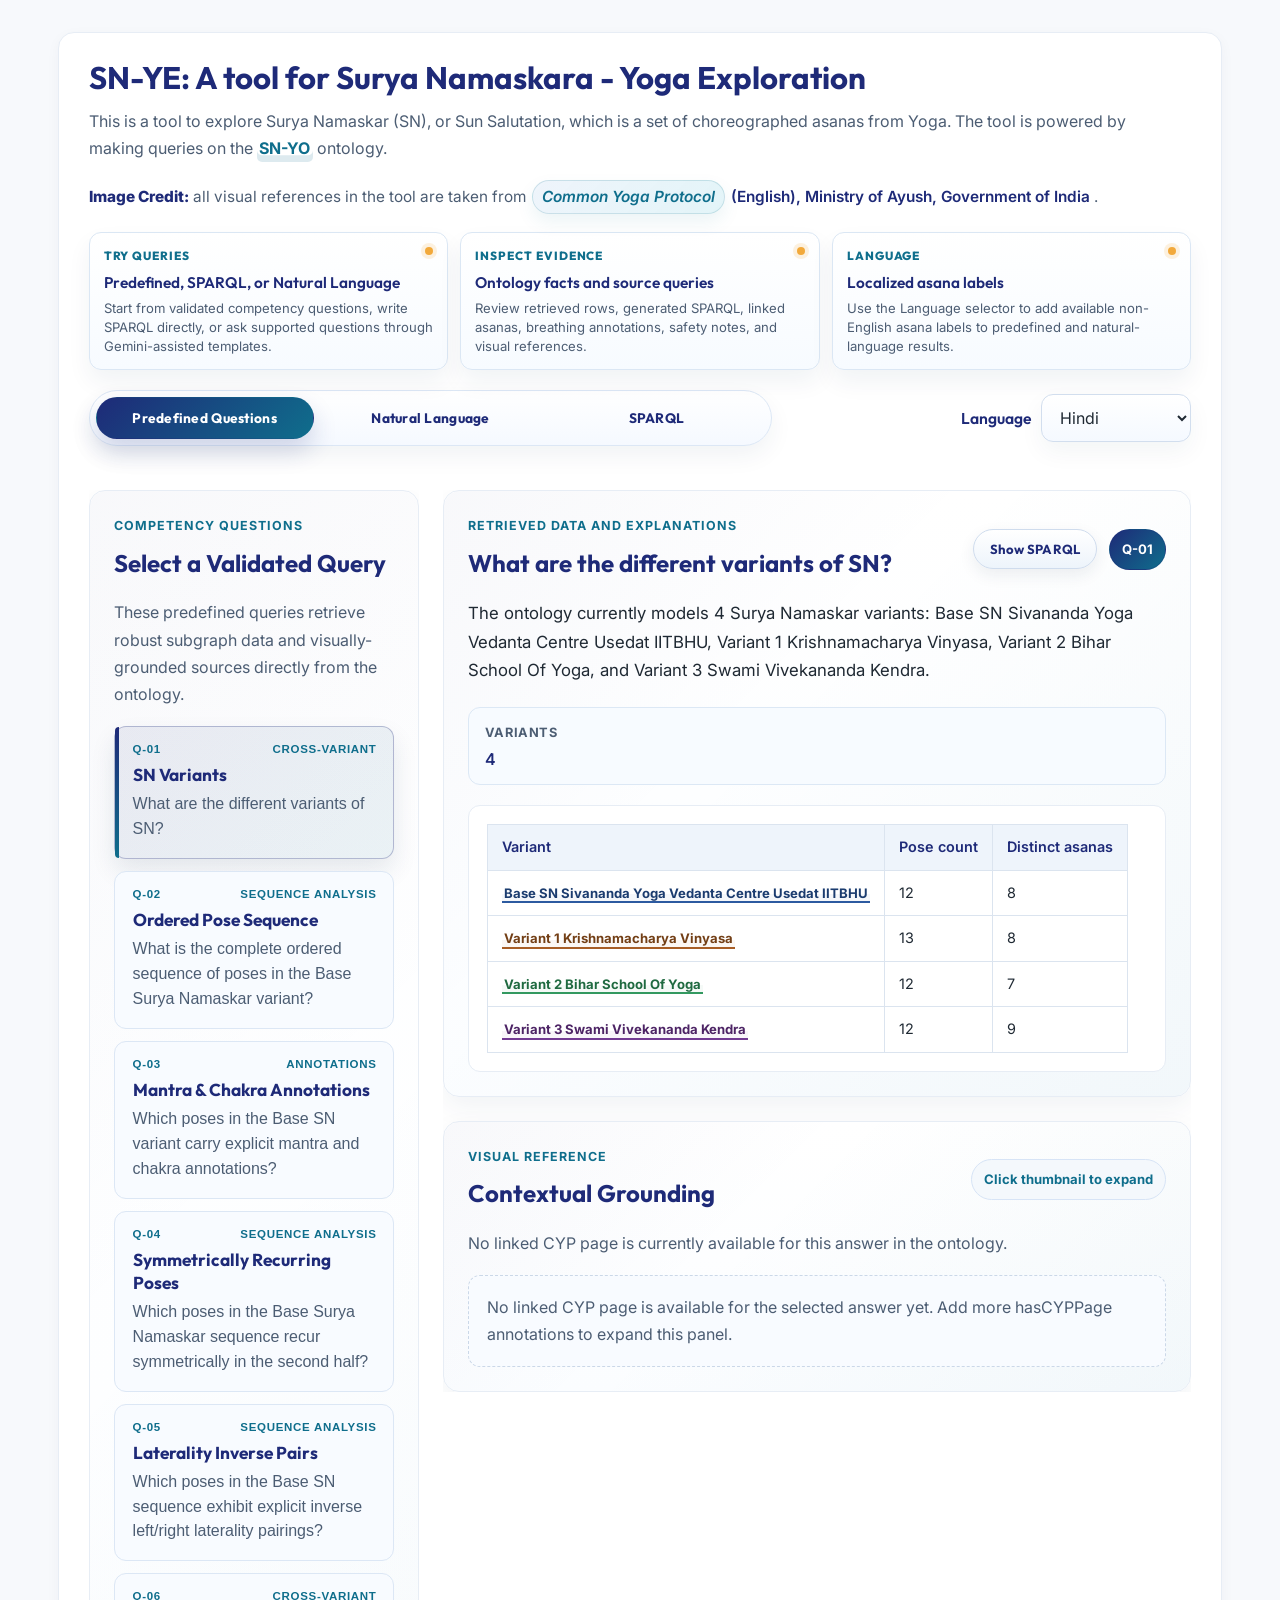
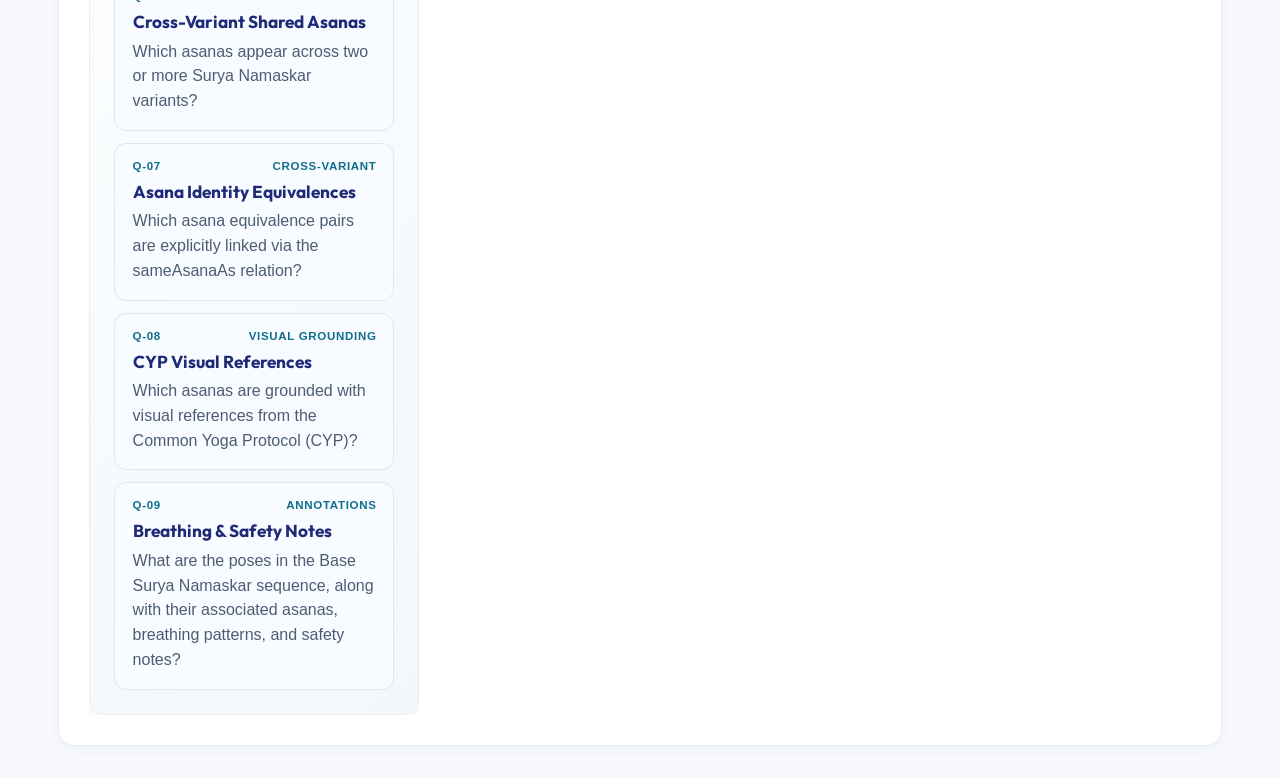
==== commit 5a3cb87e: "update" ====
--- a/explorer.html
+++ b/explorer.html
@@ -9,7 +9,7 @@
     content="Surya Namaskar explorer workspace with ontology-grounded answers and visual references."
   />
   <link rel="stylesheet" href="css/style.css" />
-  <link rel="stylesheet" href="css/explorer.css?v=te_breathing_v4" />
+  <link rel="stylesheet" href="css/explorer.css?v=sparql_v1" />
 </head>
 <body class="education-page education-body education-body--workspace">
   <div class="container education-container education-container--workspace">
@@ -17,7 +17,7 @@
       <section
         class="visible education-workspace education-workspace--page"
         data-education-app
-        data-ontology-src="models/master.owl?v=te_breathing_v4"
+        data-ontology-src="models/master.owl?v=sparql_v1"
         data-cyp-image-base="images/cyp-pages"
       >
         <div class="education-workspace-shell">
@@ -28,11 +28,28 @@
                 This is a tool to explore Surya Namaskar (SN), or Sun Salutation, which is a set of choreographed asanas from Yoga. The tool is powered by making queries on the <a class="education-inline-home-link" href="https://ai4society.github.io/sn-yo/" target="_blank" rel="noopener noreferrer">SN-YO</a> ontology.
               </p>
               <p class="education-panel-copy education-workspace-reference">
-                Image Credit: all visual references in the tool are taken from
+                <strong class="education-credit-heading">Image Credit:</strong> all visual references in the tool are taken from
                 <a href="https://www.yogamdniy.nic.in/ckfinder/userfiles/files/Common%20Yoga%20Protocol%20Book%20_%20English%20(1).pdf" target="_blank" rel="noopener noreferrer">
-                  <span class="keyword-highlight"><em>Common Yoga Protocol</em></span> (English), Ministry of Ayush, Government of India
+                  <span class="keyword-highlight"><em>Common Yoga Protocol</em></span> <strong>(English), Ministry of Ayush, Government of India</strong>
                 </a>.
               </p>
+              <div class="education-feature-strip" aria-label="SN-YE feature overview">
+                <article class="education-feature-card">
+                  <span>Try queries</span>
+                  <strong>Predefined, SPARQL, or Natural Language</strong>
+                  <p>Start from validated competency questions, write SPARQL directly, or ask supported questions through Gemini-assisted templates.</p>
+                </article>
+                <article class="education-feature-card">
+                  <span>Inspect evidence</span>
+                  <strong>Ontology facts and source queries</strong>
+                  <p>Review retrieved rows, generated SPARQL, linked asanas, breathing annotations, safety notes, and visual references.</p>
+                </article>
+                <article class="education-feature-card">
+                  <span>Language</span>
+                  <strong>Localized asana labels</strong>
+                  <p>Use the Language selector to add available non-English asana labels to predefined and natural-language results.</p>
+                </article>
+              </div>
             </div>
           </header>
 
@@ -55,6 +72,15 @@
                 aria-pressed="true"
               >
                 Natural Language
+              </button>
+              <button
+                type="button"
+                class="education-workspace-switch-button"
+                id="education-mode-sparql"
+                data-workspace-mode="sparql"
+                aria-pressed="false"
+              >
+                SPARQL
               </button>
             </div>
             <div class="education-language-control education-language-control--toolbar">
@@ -224,6 +250,161 @@
 
             </div>
 
+            <!-- SPARQL Query Layout -->
+            <div id="sparql-interface-wrapper" class="education-layout" data-mode="sparql" style="display: none;">
+              <aside class="education-questions-column">
+                <div class="education-panel education-sparql-guide-panel">
+                  <div class="education-panel-header">
+                    <div>
+                      <p class="education-kicker">SPARQL Workspace</p>
+                      <h2>Write Direct Ontology Queries</h2>
+                    </div>
+                  </div>
+
+                  <p class="education-panel-copy">
+                    The local runner supports browser-side SELECT queries over the loaded SN-YO OWL file. Use prefixes, triple patterns, OPTIONAL blocks, VALUES, LANG filters, ORDER BY, and LIMIT for focused exploration.
+                  </p>
+
+                  <div class="education-uri-grid" aria-label="Ontology URI reference">
+                    <div><span>core</span><code>http://example.org/suryanamaskar/core#</code></div>
+                    <div><span>base</span><code>http://example.org/suryanamaskar/base-sn#</code></div>
+                    <div><span>v1</span><code>http://example.org/suryanamaskar/variant01#</code></div>
+                    <div><span>v2</span><code>http://example.org/suryanamaskar/variant02#</code></div>
+                    <div><span>v3</span><code>http://example.org/suryanamaskar/variant03#</code></div>
+                  </div>
+
+                  <div class="education-sparql-hints" aria-label="Useful ontology terms">
+                    <span>core:Pose</span>
+                    <span>core:Asana</span>
+                    <span>core:Variant</span>
+                    <span>core:hasAsana</span>
+                    <span>core:poseNumber</span>
+                    <span>core:hasBreathingPattern</span>
+                    <span>core:hasSafetyNote</span>
+                  </div>
+                </div>
+
+                <div class="education-panel education-sparql-editor-panel">
+                  <div class="education-panel-header education-panel-header--spread">
+                    <div>
+                      <p class="education-kicker">Query Editor</p>
+                      <h2>SPARQL SELECT</h2>
+                    </div>
+                    <button type="button" class="education-inline-button education-inline-button--ghost" id="education-sparql-reset">Reset Prefixes</button>
+                  </div>
+
+                  <textarea
+                    id="education-sparql-editor"
+                    class="education-composer-input education-sparql-editor"
+                    rows="16"
+                    spellcheck="false"
+                    aria-label="SPARQL query editor"
+                  ></textarea>
+
+                  <div class="education-composer-actions education-sparql-actions" aria-label="SPARQL query actions">
+                    <button type="button" class="education-composer-button education-composer-button--primary" id="education-sparql-run">Run SPARQL</button>
+                    <button type="button" class="education-composer-button education-composer-button--ghost" id="education-sparql-clear">Clear Results</button>
+                  </div>
+                  <div id="education-sparql-error" class="education-error" hidden></div>
+                </div>
+              </aside>
+
+              <div class="education-response-column">
+                <div class="education-panel education-answer-panel education-sparql-results-panel">
+                  <div class="education-panel-header education-panel-header--spread">
+                    <div>
+                      <p class="education-kicker">SPARQL Results</p>
+                      <h2 id="education-sparql-results-title">Run a query</h2>
+                    </div>
+                    <span class="education-query-note" id="education-sparql-result-note">Local OWL evaluation</span>
+                  </div>
+
+                  <p id="education-sparql-empty" class="education-panel-copy">
+                    Results from the direct SPARQL editor will appear here.
+                  </p>
+                  <div id="education-sparql-facts" class="education-facts" aria-label="SPARQL result facts"></div>
+                  <div id="education-sparql-sections" class="education-sections" aria-label="SPARQL result table"></div>
+                </div>
+              </div>
+
+              <div class="education-panel education-sparql-examples-panel">
+                <div class="education-panel-header">
+                  <div>
+                    <p class="education-kicker">Query Examples</p>
+                    <h2>SPARQL Templates for SN-YO</h2>
+                  </div>
+                </div>
+
+                <p class="education-panel-copy">
+                  Use these examples as starting points for direct ontology exploration. Paste one into the editor above after the prefix block, or adapt the variables and predicates for your own question.
+                </p>
+
+                <div class="education-sparql-example-grid">
+                  <details class="education-sparql-example-card">
+                    <summary>Base SN sequence with asanas and breathing</summary>
+                    <pre><code>SELECT ?pose ?poseNumber ?asanaLabel ?breathingLabel
+WHERE {
+  ?pose rdf:type core:Pose .
+  ?pose core:belongsToVariant base:BaseSN_SivanandaYogaVedantaCentre_UsedatIITBHU .
+  ?pose core:poseNumber ?poseNumber .
+  ?pose core:hasAsana ?asana .
+  ?asana rdfs:label ?asanaLabel .
+  FILTER(LANG(?asanaLabel) = "en")
+  OPTIONAL {
+    ?pose core:hasBreathingPattern ?breathing .
+    ?breathing rdfs:label ?breathingLabel .
+    FILTER(LANG(?breathingLabel) = "en")
+  }
+}
+ORDER BY ?poseNumber</code></pre>
+                  </details>
+
+                  <details class="education-sparql-example-card">
+                    <summary>Available asanas with localized labels</summary>
+                    <pre><code>SELECT ?asana ?englishLabel ?localizedLabel
+WHERE {
+  VALUES ?language { "hi" }
+  ?asana rdf:type core:Asana .
+  ?asana rdfs:label ?englishLabel .
+  FILTER(LANG(?englishLabel) = "en")
+  OPTIONAL {
+    ?asana rdfs:label ?localizedLabel .
+    FILTER(LANG(?localizedLabel) = ?language)
+  }
+}
+ORDER BY ?englishLabel</code></pre>
+                  </details>
+
+                  <details class="education-sparql-example-card">
+                    <summary>Safety notes in the base sequence</summary>
+                    <pre><code>SELECT ?poseNumber ?asanaLabel ?safetyNote
+WHERE {
+  ?pose rdf:type core:Pose .
+  ?pose core:belongsToVariant base:BaseSN_SivanandaYogaVedantaCentre_UsedatIITBHU .
+  ?pose core:poseNumber ?poseNumber .
+  ?pose core:hasAsana ?asana .
+  ?asana rdfs:label ?asanaLabel .
+  FILTER(LANG(?asanaLabel) = "en")
+  ?pose core:hasSafetyNote ?safetyNote .
+}
+ORDER BY ?poseNumber</code></pre>
+                  </details>
+
+                  <details class="education-sparql-example-card">
+                    <summary>Asanas with CYP visual references</summary>
+                    <pre><code>SELECT ?asana ?asanaLabel ?cypPage
+WHERE {
+  ?asana rdf:type core:Asana .
+  ?asana rdfs:label ?asanaLabel .
+  FILTER(LANG(?asanaLabel) = "en")
+  ?asana core:hasCYPPage ?cypPage .
+}
+ORDER BY ?cypPage</code></pre>
+                  </details>
+                </div>
+              </div>
+            </div>
+
             <!-- Predefined Questions Layout (Left questions, Right answers) -->
             <div id="predefined-interface-wrapper" class="education-layout" data-mode="predefined" style="display: none;">
               <aside class="education-questions-column">
@@ -330,9 +511,9 @@
     </figure>
   </div>
 
-  <script src="js/ontology-graph.js?v=te_breathing_v4"></script>
-  <script src="js/explorer-data.js?v=te_breathing_v4"></script>
-  <script src="js/explorer-ai.js?v=te_breathing_v4"></script>
-  <script src="js/explorer.js?v=te_breathing_v4"></script>
+  <script src="js/ontology-graph.js?v=sparql_v1"></script>
+  <script src="js/explorer-data.js?v=sparql_v1"></script>
+  <script src="js/explorer-ai.js?v=sparql_v1"></script>
+  <script src="js/explorer.js?v=sparql_v1"></script>
 </body>
 </html>
--- a/css/explorer.css
+++ b/css/explorer.css
@@ -381,6 +381,11 @@
   margin-top: 12px;
   margin-bottom: 0;
   font-size: 0.96rem;
+  font-weight: 400;
+}
+
+.education-credit-heading {
+  font-weight: 800;
 }
 
 .education-workspace-reference a {
@@ -411,6 +416,64 @@
   transform: translateY(-1px);
 }
 
+.education-feature-strip {
+  display: grid;
+  grid-template-columns: repeat(3, minmax(220px, 1fr));
+  gap: 12px;
+  max-width: 1120px;
+  margin-top: 16px;
+}
+
+.education-feature-card {
+  position: relative;
+  min-height: 0;
+  padding: 13px 14px;
+  border: 1px solid #dbe7f4;
+  border-radius: var(--radius-md);
+  background: linear-gradient(180deg, #ffffff 0%, #f7fbff 100%);
+  box-shadow: 0 12px 24px rgba(22, 50, 79, 0.06);
+}
+
+.education-feature-card::before {
+  content: "";
+  position: absolute;
+  top: 14px;
+  right: 14px;
+  width: 8px;
+  height: 8px;
+  border-radius: 999px;
+  background: #f2a93b;
+  box-shadow: 0 0 0 4px rgba(242, 169, 59, 0.16);
+}
+
+.education-feature-card span {
+  display: block;
+  margin-bottom: 6px;
+  color: var(--accent-secondary);
+  font-family: var(--font-heading);
+  font-size: 0.74rem;
+  font-weight: 800;
+  letter-spacing: 0.08em;
+  text-transform: uppercase;
+}
+
+.education-feature-card strong {
+  display: block;
+  max-width: calc(100% - 24px);
+  margin-bottom: 6px;
+  color: var(--accent-color);
+  font-family: var(--font-heading);
+  font-size: 0.96rem;
+  line-height: 1.35;
+}
+
+.education-feature-card p {
+  margin: 0;
+  color: var(--text-secondary);
+  font-size: 0.82rem;
+  line-height: 1.45;
+}
+
 .education-workspace-actions {
   display: flex;
   align-items: flex-start;
@@ -431,6 +494,13 @@
 .education-layout[data-mode="custom"] {
   display: grid;
   grid-template-columns: 30% 1fr;
+  gap: 24px;
+  max-width: 100%;
+}
+
+.education-layout[data-mode="sparql"] {
+  display: grid;
+  grid-template-columns: minmax(360px, 44%) minmax(0, 1fr);
   gap: 24px;
   max-width: 100%;
 }
@@ -455,6 +525,12 @@
   overflow-x: auto;
 }
 
+.education-layout[data-mode="sparql"] > .education-questions-column,
+.education-layout[data-mode="sparql"] > .education-response-column {
+  width: 100%;
+  max-width: 100%;
+}
+
 .education-questions-column {
   display: grid;
   gap: 18px;
@@ -471,8 +547,8 @@
 
 .education-workspace-switch {
   display: inline-grid;
-  grid-template-columns: repeat(2, minmax(0, 1fr));
-  width: min(50%, 34rem);
+  grid-template-columns: repeat(3, minmax(0, 1fr));
+  width: min(62%, 46rem);
   max-width: 100%;
   gap: 8px;
   padding: 6px;
@@ -774,6 +850,140 @@
 .education-language-select {
   min-height: 44px;
   min-width: 150px;
+}
+
+.education-sparql-guide-panel,
+.education-sparql-editor-panel,
+.education-sparql-results-panel {
+  isolation: isolate;
+}
+
+.education-uri-grid {
+  position: relative;
+  z-index: 1;
+  display: grid;
+  gap: 8px;
+  margin: 18px 0;
+}
+
+.education-uri-grid div {
+  display: grid;
+  grid-template-columns: 64px minmax(0, 1fr);
+  gap: 10px;
+  align-items: start;
+  padding: 10px 12px;
+  border: 1px solid #dce7f5;
+  border-radius: var(--radius-sm);
+  background: #ffffff;
+}
+
+.education-uri-grid span {
+  color: var(--accent-secondary);
+  font-family: var(--font-heading);
+  font-size: 0.78rem;
+  font-weight: 800;
+  letter-spacing: 0.05em;
+  text-transform: uppercase;
+}
+
+.education-uri-grid code {
+  min-width: 0;
+  color: var(--accent-color);
+  font-size: 0.78rem;
+  line-height: 1.45;
+  overflow-wrap: anywhere;
+  white-space: normal;
+}
+
+.education-sparql-hints {
+  position: relative;
+  z-index: 1;
+  display: flex;
+  flex-wrap: wrap;
+  gap: 8px;
+}
+
+.education-sparql-hints span {
+  display: inline-flex;
+  align-items: center;
+  min-height: 30px;
+  padding: 6px 10px;
+  border: 1px solid rgba(15, 110, 140, 0.18);
+  border-radius: 999px;
+  background: #eef7f8;
+  color: var(--accent-secondary);
+  font-family: var(--font-heading);
+  font-size: 0.76rem;
+  font-weight: 700;
+}
+
+.education-sparql-editor {
+  min-height: 420px;
+  font-family: "SFMono-Regular", Consolas, "Liberation Mono", monospace;
+  font-size: 0.86rem;
+  line-height: 1.55;
+  overflow: auto;
+  white-space: pre;
+}
+
+.education-sparql-actions {
+  margin-top: 14px;
+}
+
+.education-sparql-results-panel {
+  min-height: 620px;
+}
+
+.education-sparql-results-panel .education-sections {
+  overflow-x: auto;
+}
+
+.education-sparql-examples-panel {
+  grid-column: 1 / -1;
+}
+
+.education-sparql-example-grid {
+  position: relative;
+  z-index: 1;
+  display: grid;
+  grid-template-columns: repeat(2, minmax(0, 1fr));
+  gap: 12px;
+}
+
+.education-sparql-example-card {
+  border: 1px solid #dce7f5;
+  border-radius: var(--radius-md);
+  background: #ffffff;
+  overflow: hidden;
+}
+
+.education-sparql-example-card[open] {
+  box-shadow: 0 12px 26px rgba(22, 50, 79, 0.08);
+}
+
+.education-sparql-example-card summary {
+  padding: 14px 16px;
+  color: var(--accent-color);
+  font-family: var(--font-heading);
+  font-size: 0.9rem;
+  font-weight: 800;
+  cursor: pointer;
+}
+
+.education-sparql-example-card pre {
+  max-height: 360px;
+  margin: 0;
+  padding: 14px 16px 16px;
+  border-top: 1px solid #e4edf7;
+  background: #f7fbff;
+  overflow: auto;
+}
+
+.education-sparql-example-card code {
+  color: #17324d;
+  font-size: 0.8rem;
+  line-height: 1.55;
+  white-space: pre;
 }
 
 .education-label-row {
@@ -1723,14 +1933,16 @@
   .education-landing-hero,
   .education-layout,
   .education-layout[data-mode="predefined"],
-  .education-layout[data-mode="custom"] {
+  .education-layout[data-mode="custom"],
+  .education-layout[data-mode="sparql"] {
     grid-template-columns: minmax(0, 1fr) !important;
   }
 
   .education-layout-container,
   .education-workspace-shell,
   #predefined-interface-wrapper,
-  #nl-interface-wrapper {
+  #nl-interface-wrapper,
+  #sparql-interface-wrapper {
     width: 100%;
     max-width: 100%;
   }
@@ -1738,7 +1950,9 @@
   .education-layout[data-mode="predefined"] > .education-questions-column,
   .education-layout[data-mode="predefined"] > .education-response-column,
   .education-layout[data-mode="custom"] > .education-questions-column,
-  .education-layout[data-mode="custom"] > .education-response-column {
+  .education-layout[data-mode="custom"] > .education-response-column,
+  .education-layout[data-mode="sparql"] > .education-questions-column,
+  .education-layout[data-mode="sparql"] > .education-response-column {
     width: 100%;
     max-width: 100%;
   }
@@ -1773,6 +1987,14 @@
   }
 
   .education-question-list {
+    grid-template-columns: 1fr;
+  }
+
+  .education-feature-strip {
+    grid-template-columns: 1fr;
+  }
+
+  .education-sparql-example-grid {
     grid-template-columns: 1fr;
   }
 }
@@ -1839,7 +2061,8 @@
   }
 
   .education-layout[data-mode="predefined"],
-  .education-layout[data-mode="custom"] {
+  .education-layout[data-mode="custom"],
+  .education-layout[data-mode="sparql"] {
     grid-template-columns: minmax(0, 1fr) !important;
   }
 
@@ -1855,6 +2078,12 @@
 
   .education-workspace-switch {
     width: 100%;
+  }
+
+  .education-workspace-switch-button {
+    padding-left: 10px;
+    padding-right: 10px;
+    font-size: 0.78rem;
   }
 
   .education-language-control--toolbar {
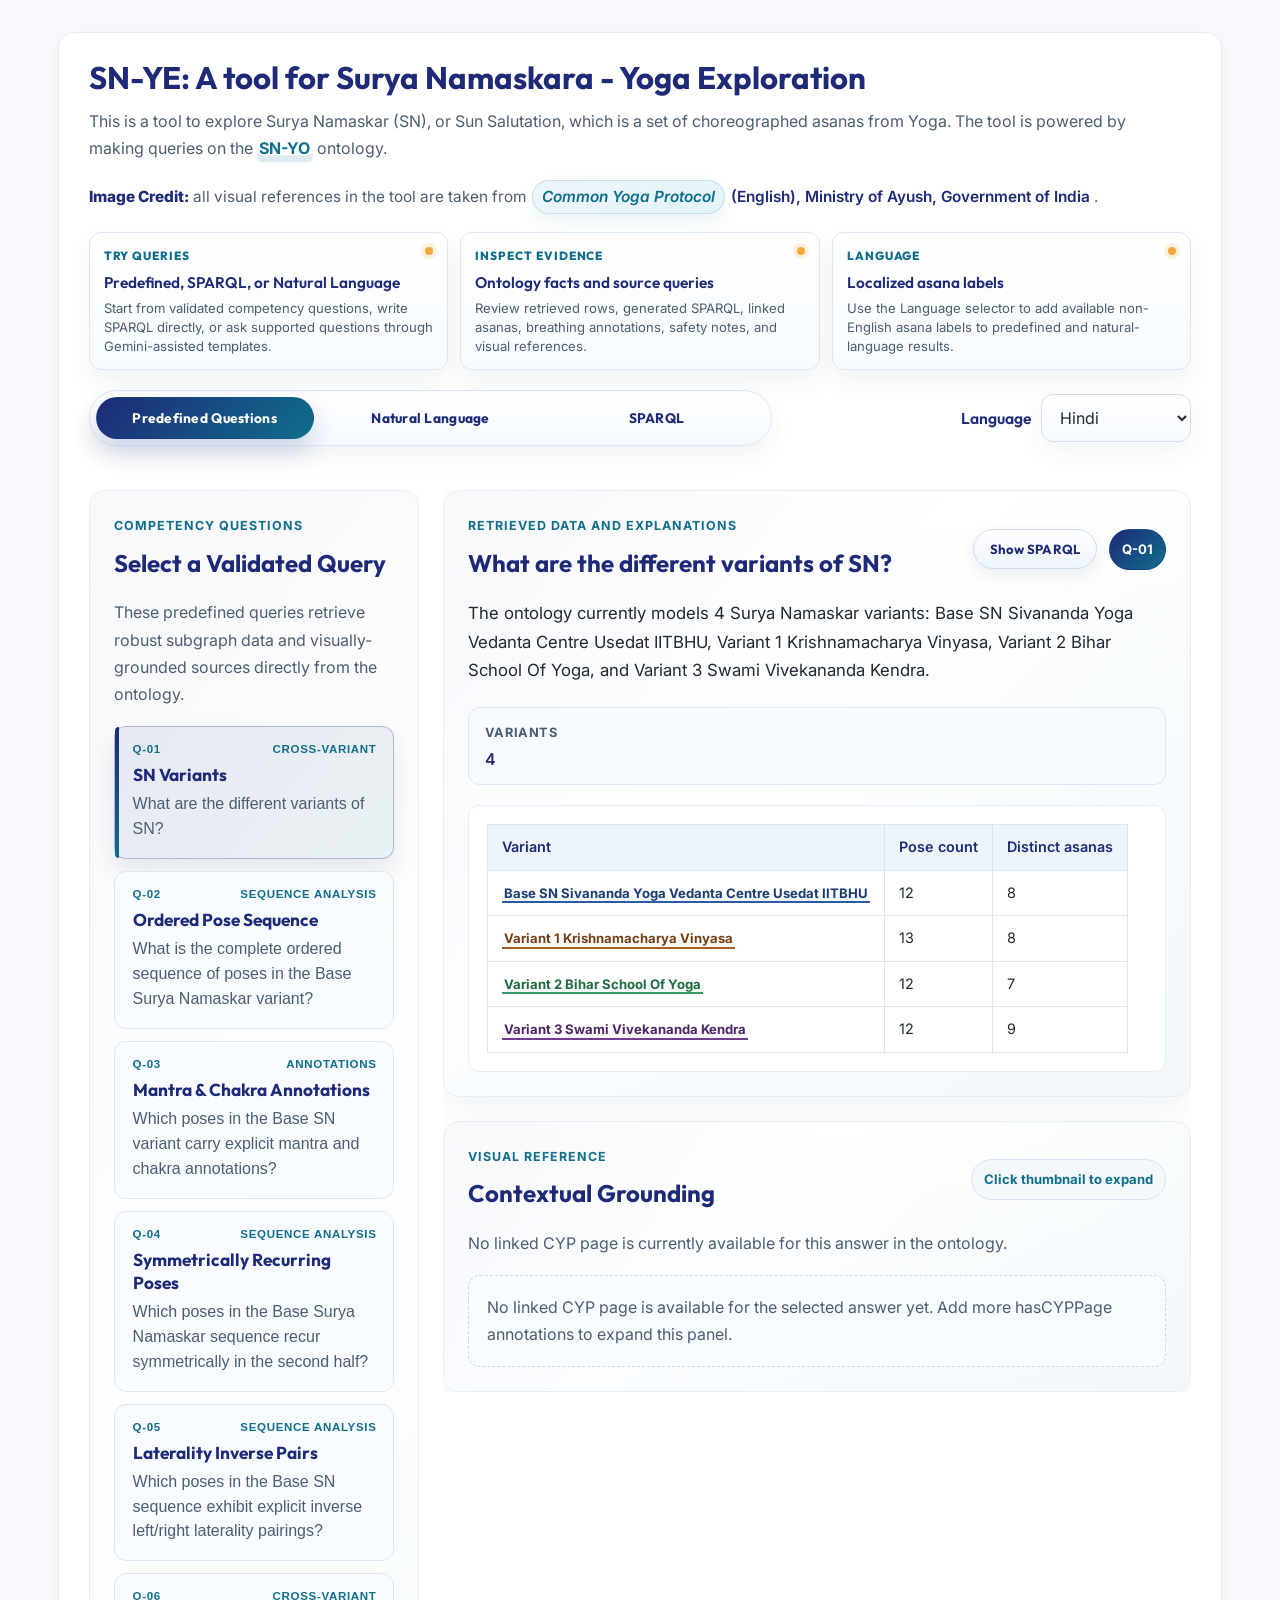
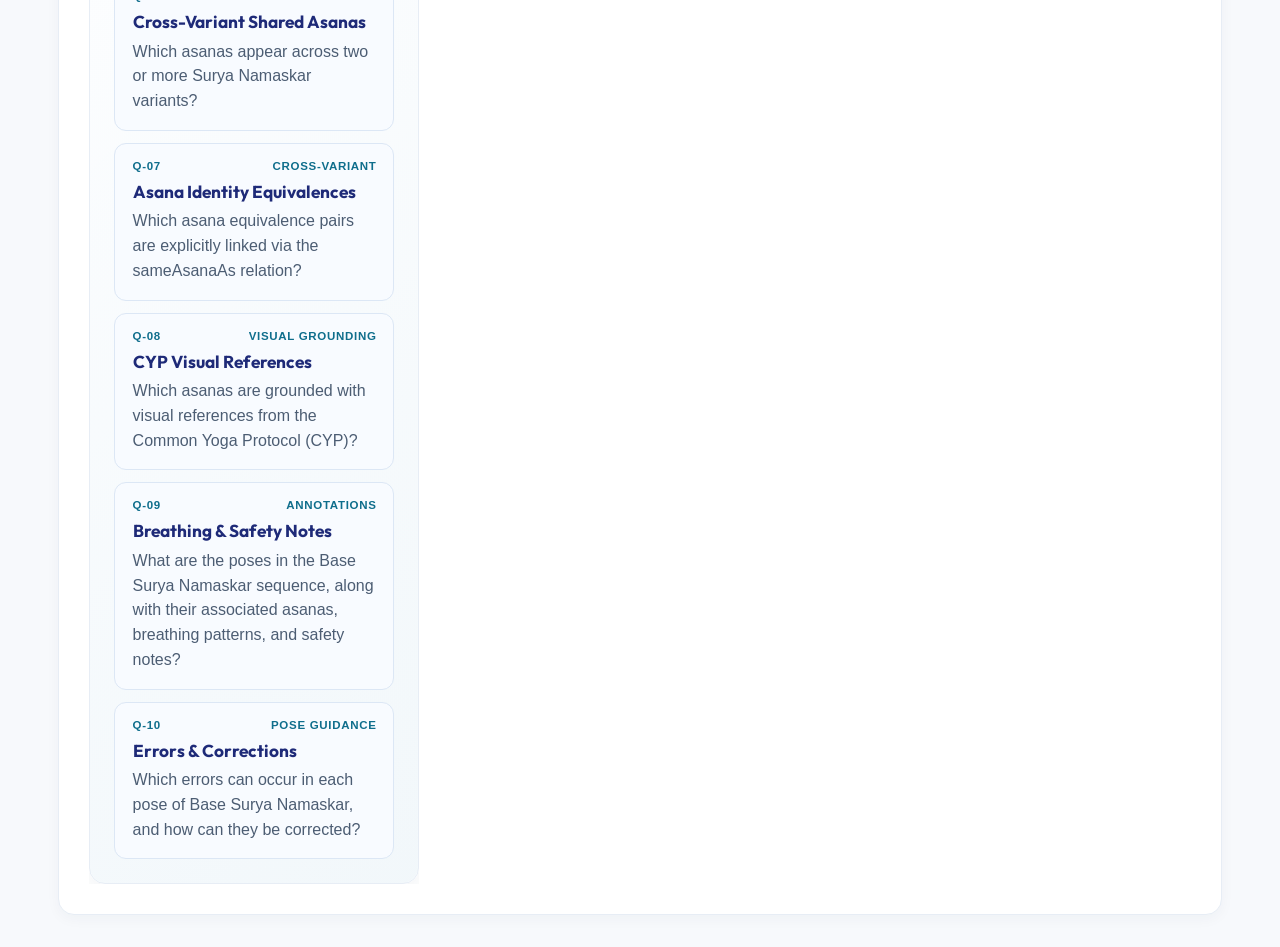
==== commit bc75167e: "add languages" ====
--- a/explorer.html
+++ b/explorer.html
@@ -92,7 +92,20 @@
                 name="education-language-select"
               >
                 <option value="hi" selected>Hindi</option>
+                <option value="bn">Bengali</option>
+                <option value="mr">Marathi</option>
                 <option value="te">Telugu</option>
+                <option value="ta">Tamil</option>
+                <option value="gu">Gujarati</option>
+                <option value="ur">Urdu</option>
+                <option value="kn">Kannada</option>
+                <option value="or">Odia</option>
+                <option value="ml">Malayalam</option>
+                <option value="pa">Punjabi</option>
+                <option value="as">Assamese</option>
+                <option value="mai">Maithili</option>
+                <option value="sat">Santali</option>
+                <option value="mni">Meitei</option>
               </select>
             </div>
           </div>
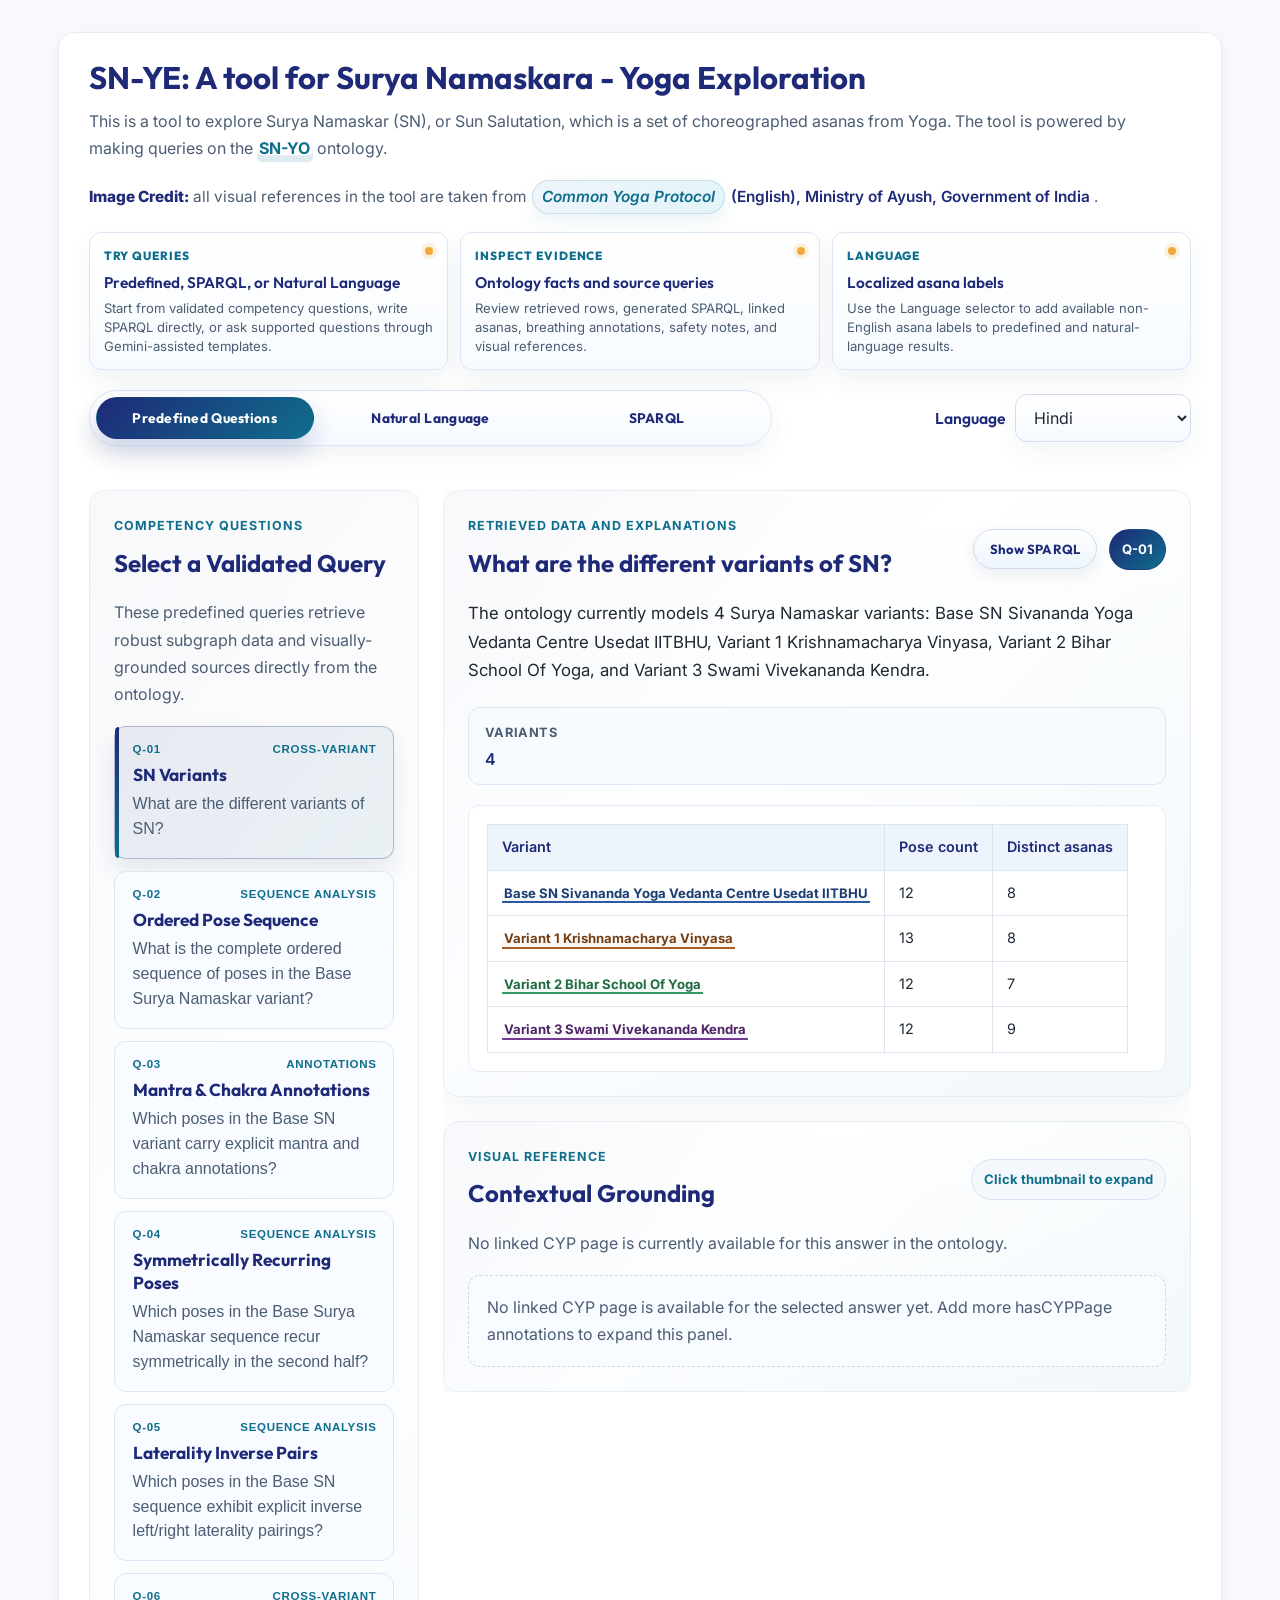
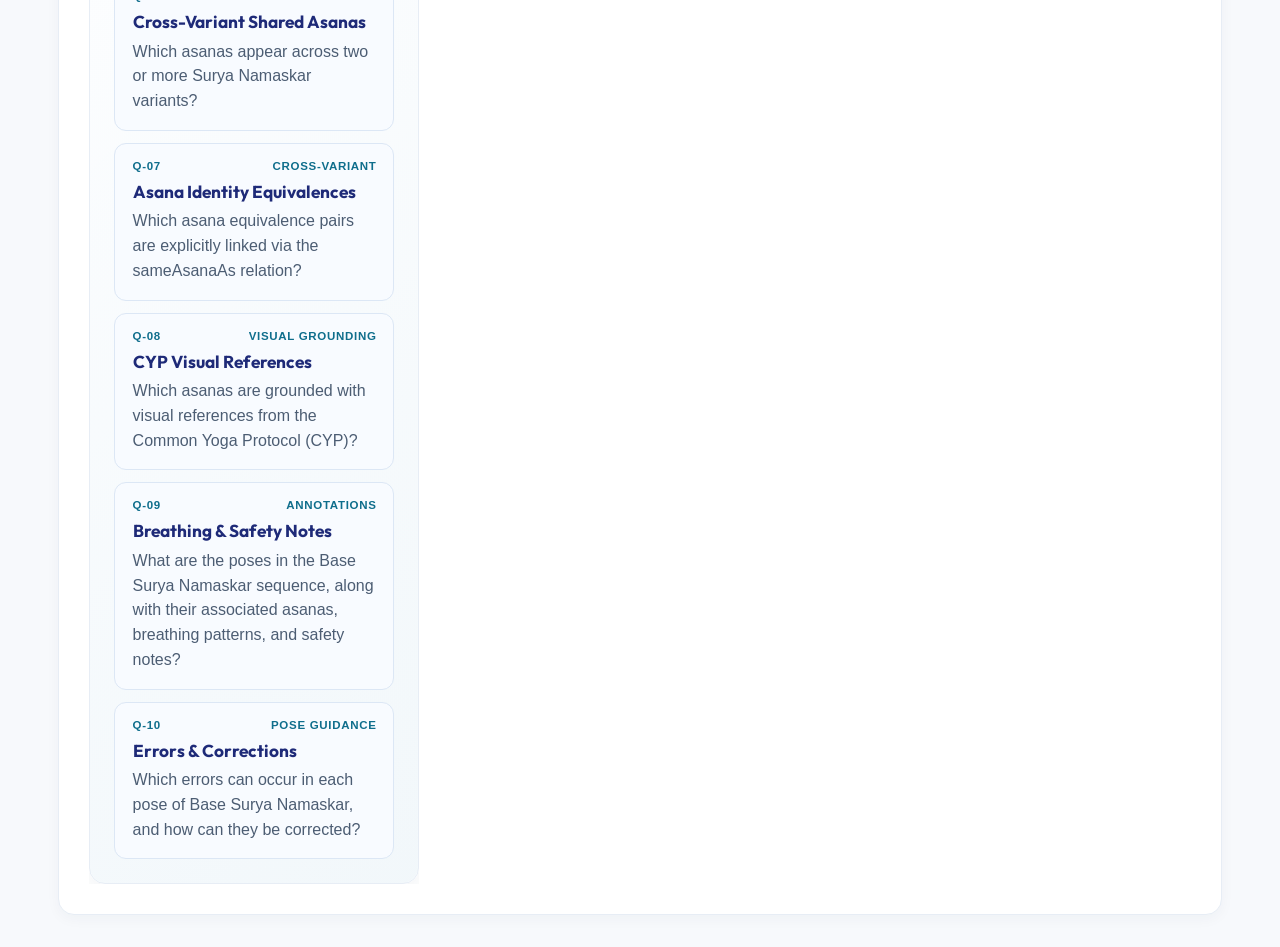
==== commit 8904497f: "update languages" ====
--- a/explorer.html
+++ b/explorer.html
@@ -105,7 +105,14 @@
                 <option value="as">Assamese</option>
                 <option value="mai">Maithili</option>
                 <option value="sat">Santali</option>
-                <option value="mni">Meitei</option>
+                <option value="mni">Manipuri (Meitei)</option>
+                <option value="brx">Bodo</option>
+                <option value="doi">Dogri</option>
+                <option value="ks">Kashmiri</option>
+                <option value="kok">Konkani</option>
+                <option value="ne">Nepali</option>
+                <option value="sa">Sanskrit</option>
+                <option value="sd">Sindhi</option>
               </select>
             </div>
           </div>
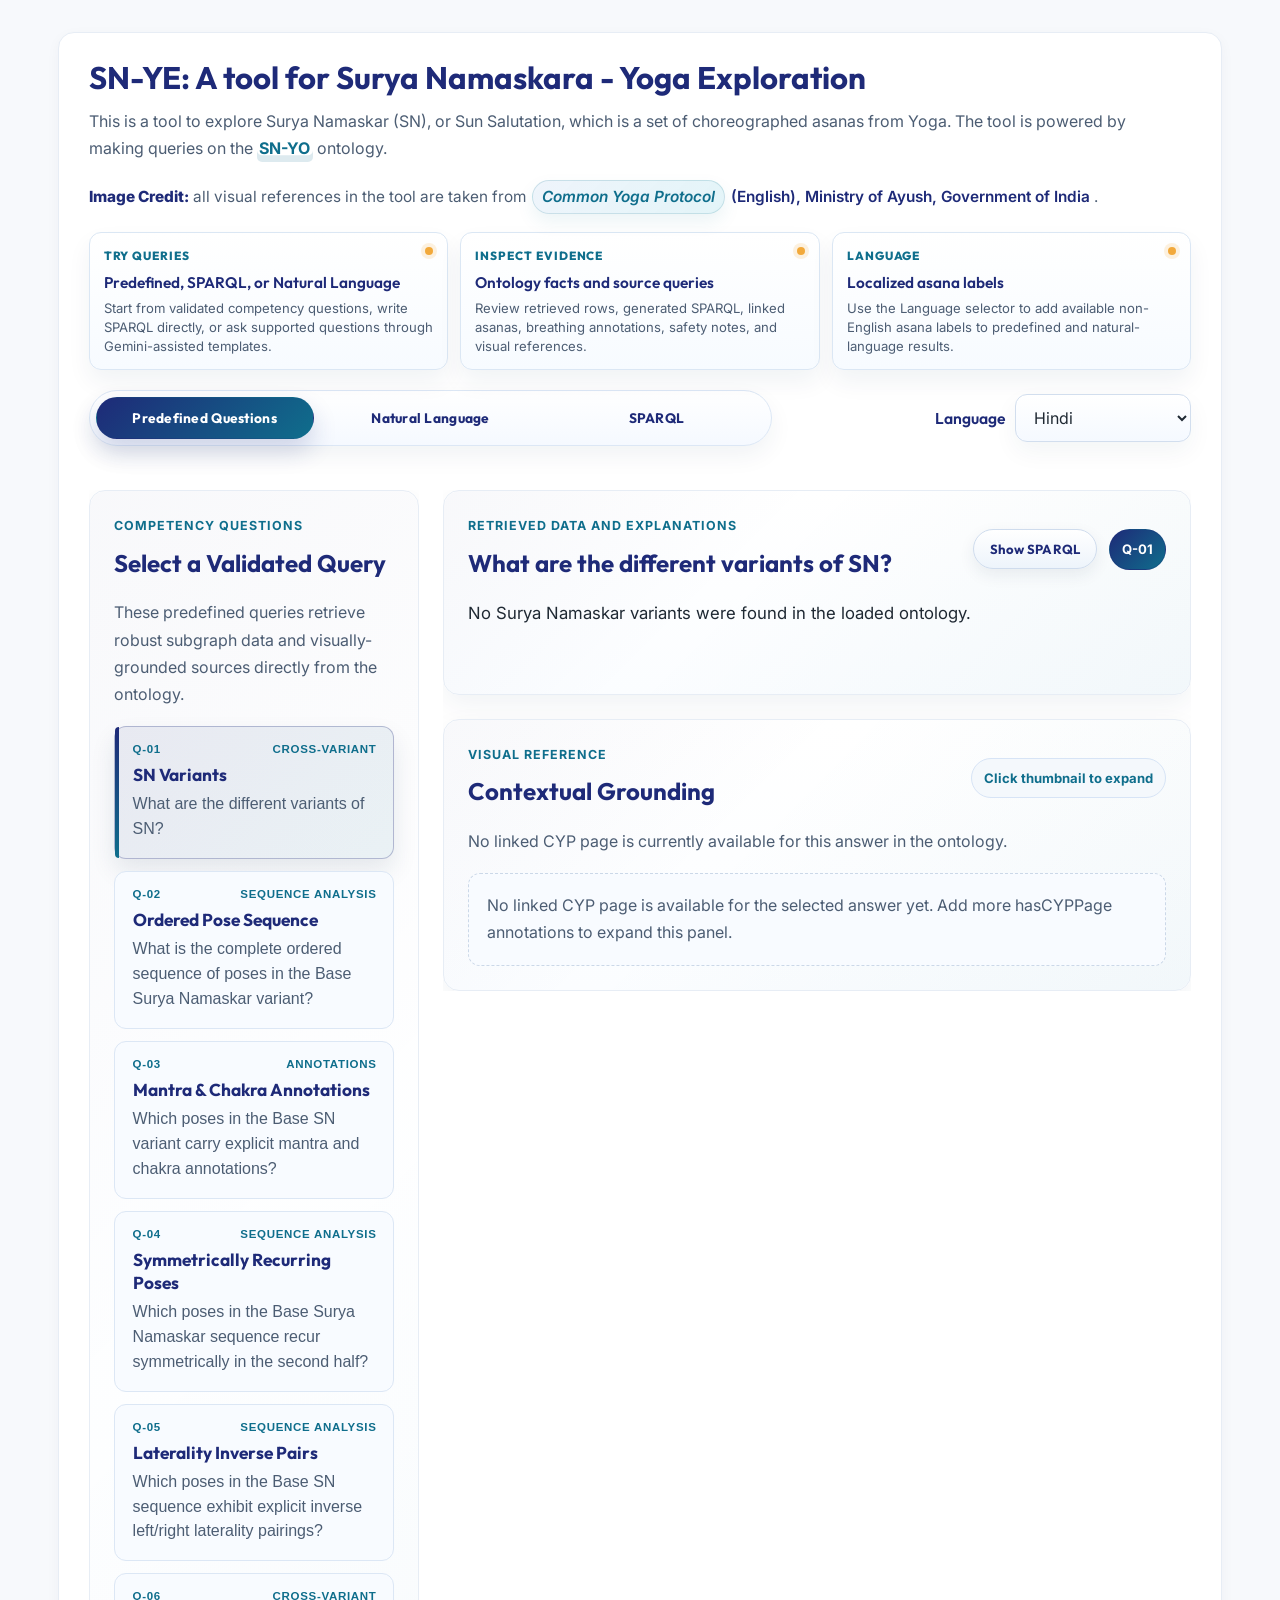
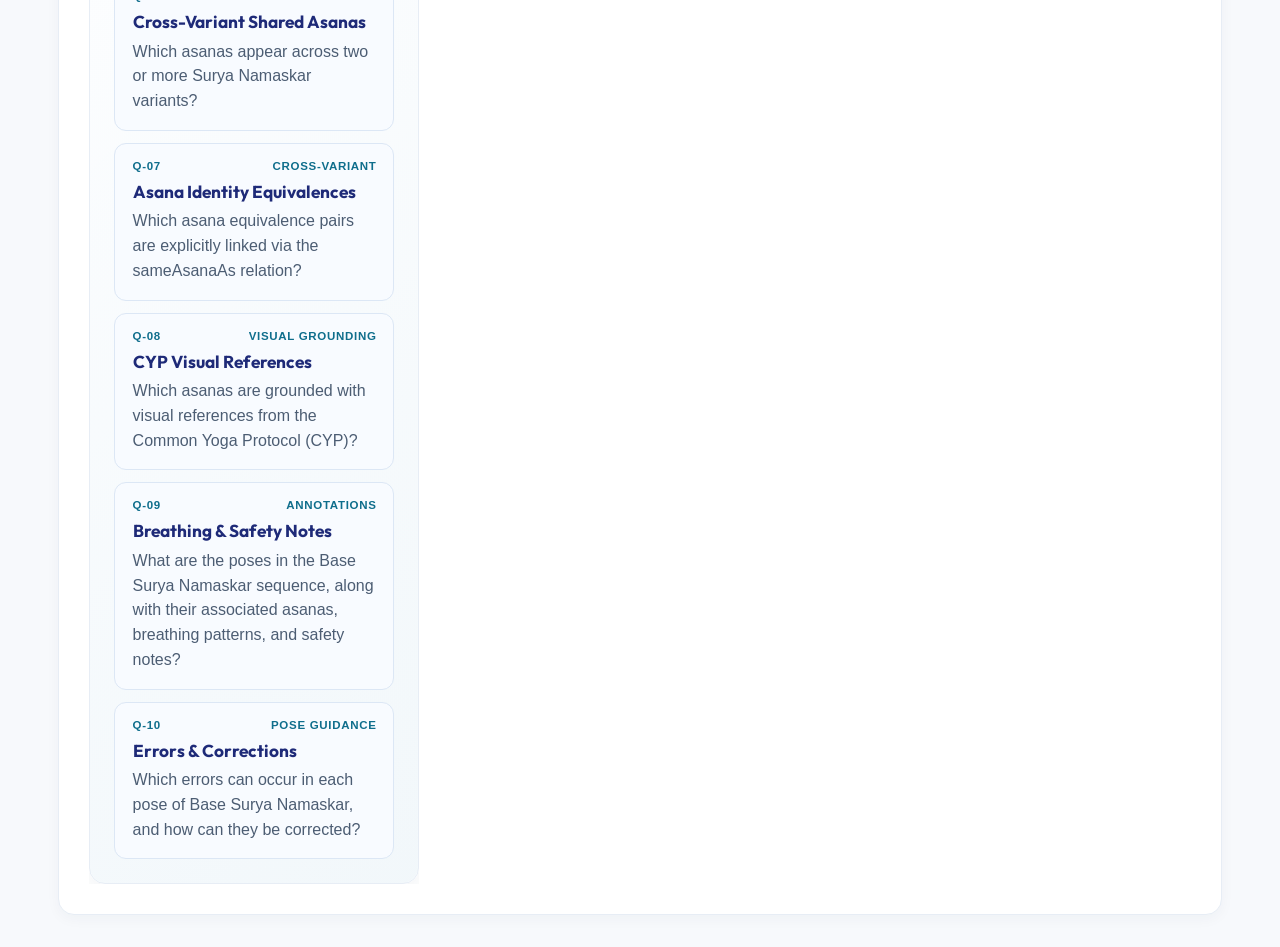
==== commit 255841c7: "Update ontology URIs to new GitHub pages links" ====
--- a/explorer.html
+++ b/explorer.html
@@ -286,11 +286,11 @@
                   </p>
 
                   <div class="education-uri-grid" aria-label="Ontology URI reference">
-                    <div><span>core</span><code>http://example.org/suryanamaskar/core#</code></div>
-                    <div><span>base</span><code>http://example.org/suryanamaskar/base-sn#</code></div>
-                    <div><span>v1</span><code>http://example.org/suryanamaskar/variant01#</code></div>
-                    <div><span>v2</span><code>http://example.org/suryanamaskar/variant02#</code></div>
-                    <div><span>v3</span><code>http://example.org/suryanamaskar/variant03#</code></div>
+                    <div><span>core</span><code>https://ai4society.github.io/sn-yo/core#</code></div>
+                    <div><span>base</span><code>https://ai4society.github.io/sn-yo/base-sn#</code></div>
+                    <div><span>v1</span><code>https://ai4society.github.io/sn-yo/variant01#</code></div>
+                    <div><span>v2</span><code>https://ai4society.github.io/sn-yo/variant02#</code></div>
+                    <div><span>v3</span><code>https://ai4society.github.io/sn-yo/variant03#</code></div>
                   </div>
 
                   <div class="education-sparql-hints" aria-label="Useful ontology terms">
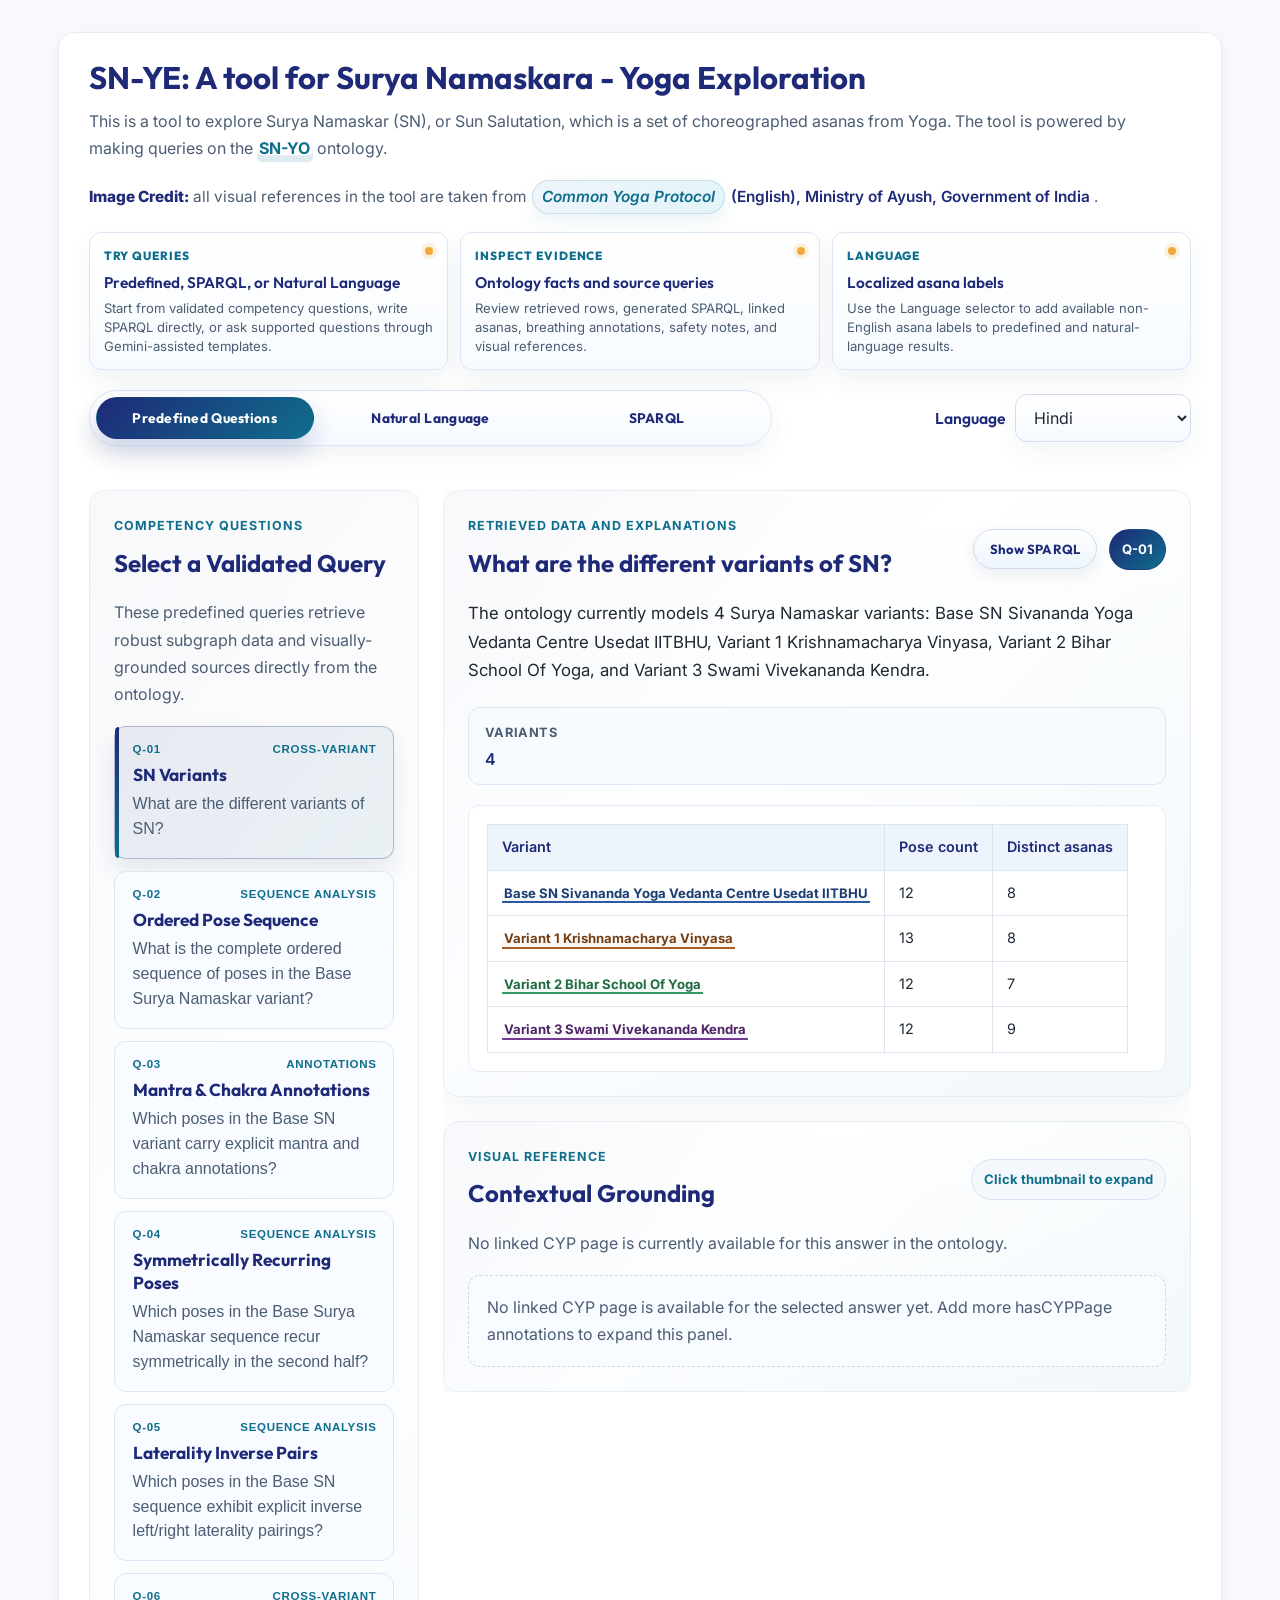
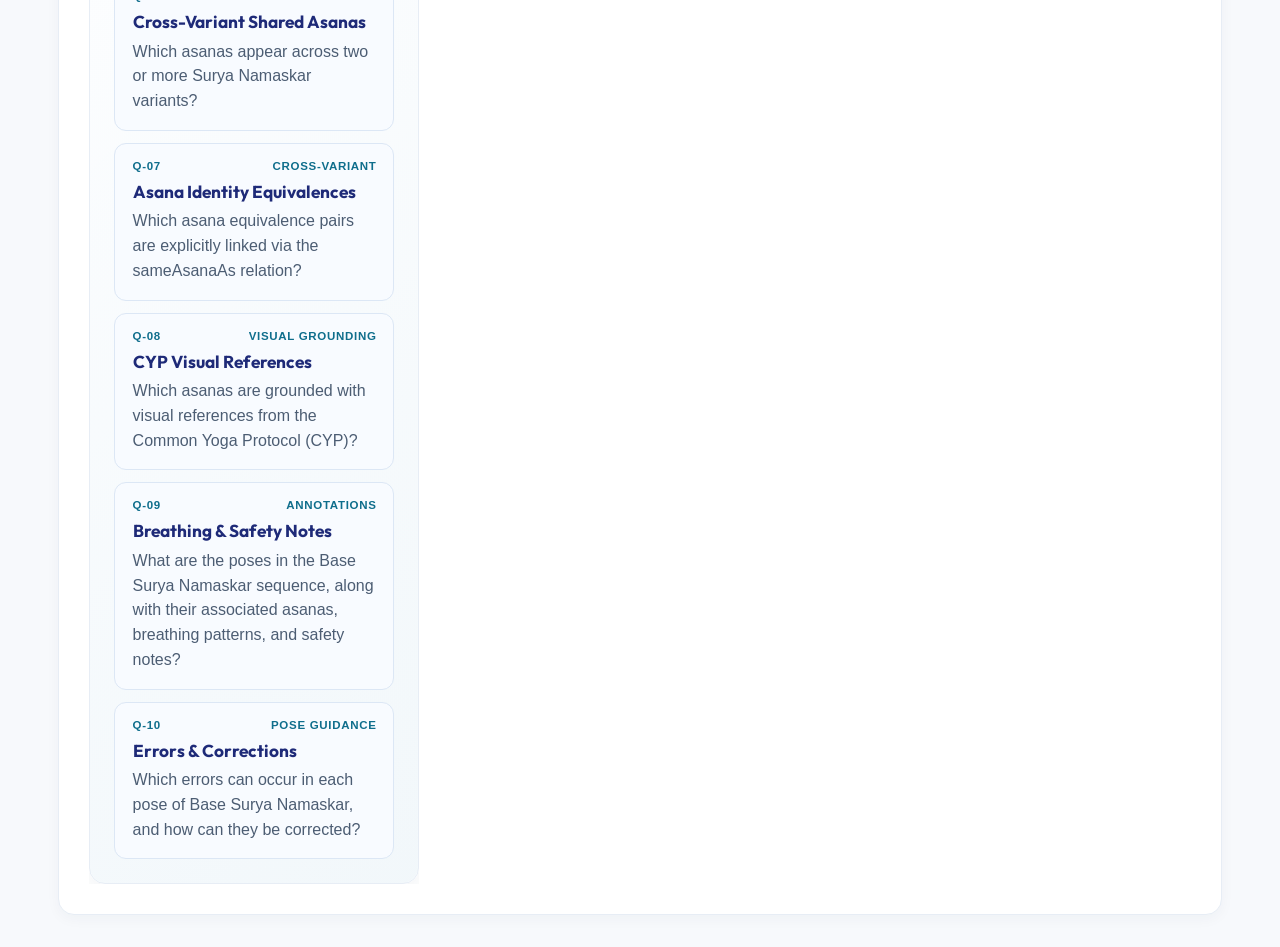
==== commit bbd858c6: "update iris" ====
--- a/explorer.html
+++ b/explorer.html
@@ -286,11 +286,11 @@
                   </p>
 
                   <div class="education-uri-grid" aria-label="Ontology URI reference">
-                    <div><span>core</span><code>https://ai4society.github.io/sn-yo/core#</code></div>
-                    <div><span>base</span><code>https://ai4society.github.io/sn-yo/base-sn#</code></div>
-                    <div><span>v1</span><code>https://ai4society.github.io/sn-yo/variant01#</code></div>
-                    <div><span>v2</span><code>https://ai4society.github.io/sn-yo/variant02#</code></div>
-                    <div><span>v3</span><code>https://ai4society.github.io/sn-yo/variant03#</code></div>
+                    <div><span>core</span><code>https://purl.org/ai4s/yoga/sn-yo/core#</code></div>
+                    <div><span>base</span><code>https://purl.org/ai4s/yoga/sn-yo/base-sn#</code></div>
+                    <div><span>v1</span><code>https://purl.org/ai4s/yoga/sn-yo/variant01#</code></div>
+                    <div><span>v2</span><code>https://purl.org/ai4s/yoga/sn-yo/variant02#</code></div>
+                    <div><span>v3</span><code>https://purl.org/ai4s/yoga/sn-yo/variant03#</code></div>
                   </div>
 
                   <div class="education-sparql-hints" aria-label="Useful ontology terms">
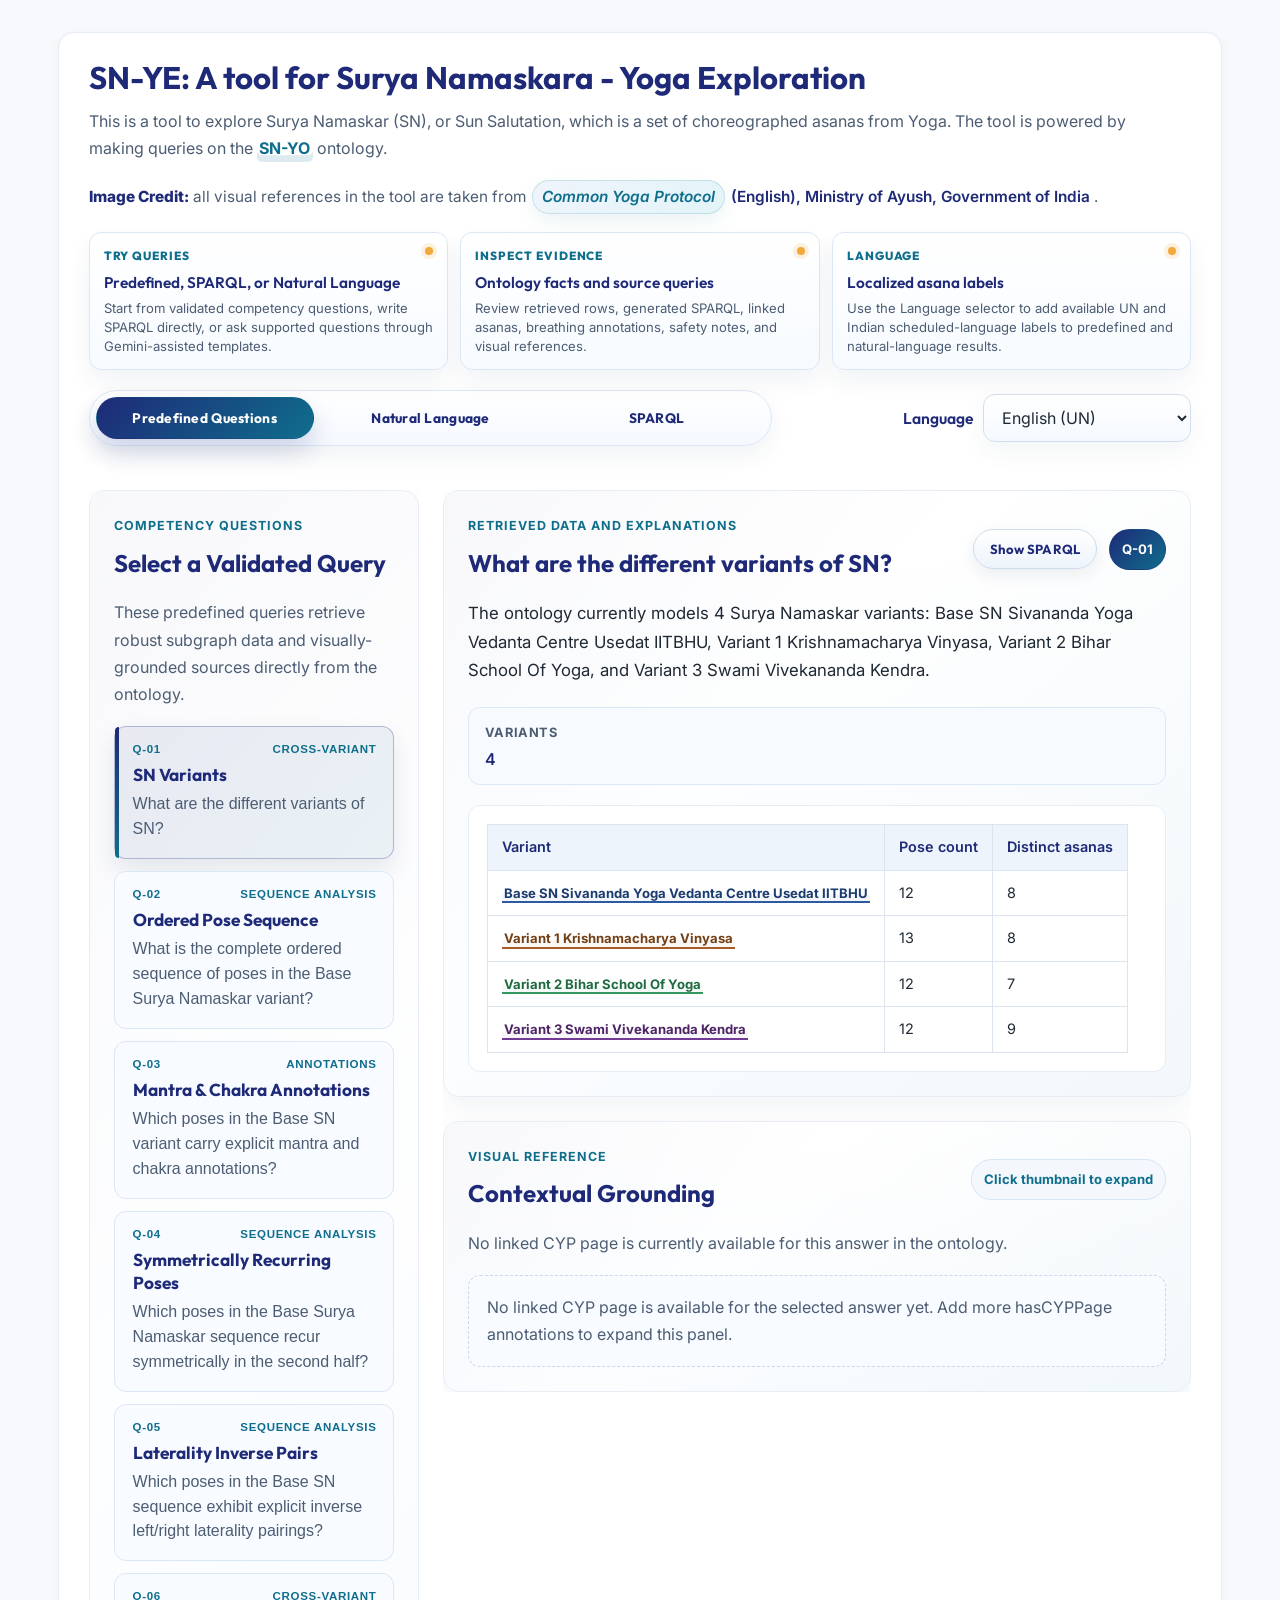
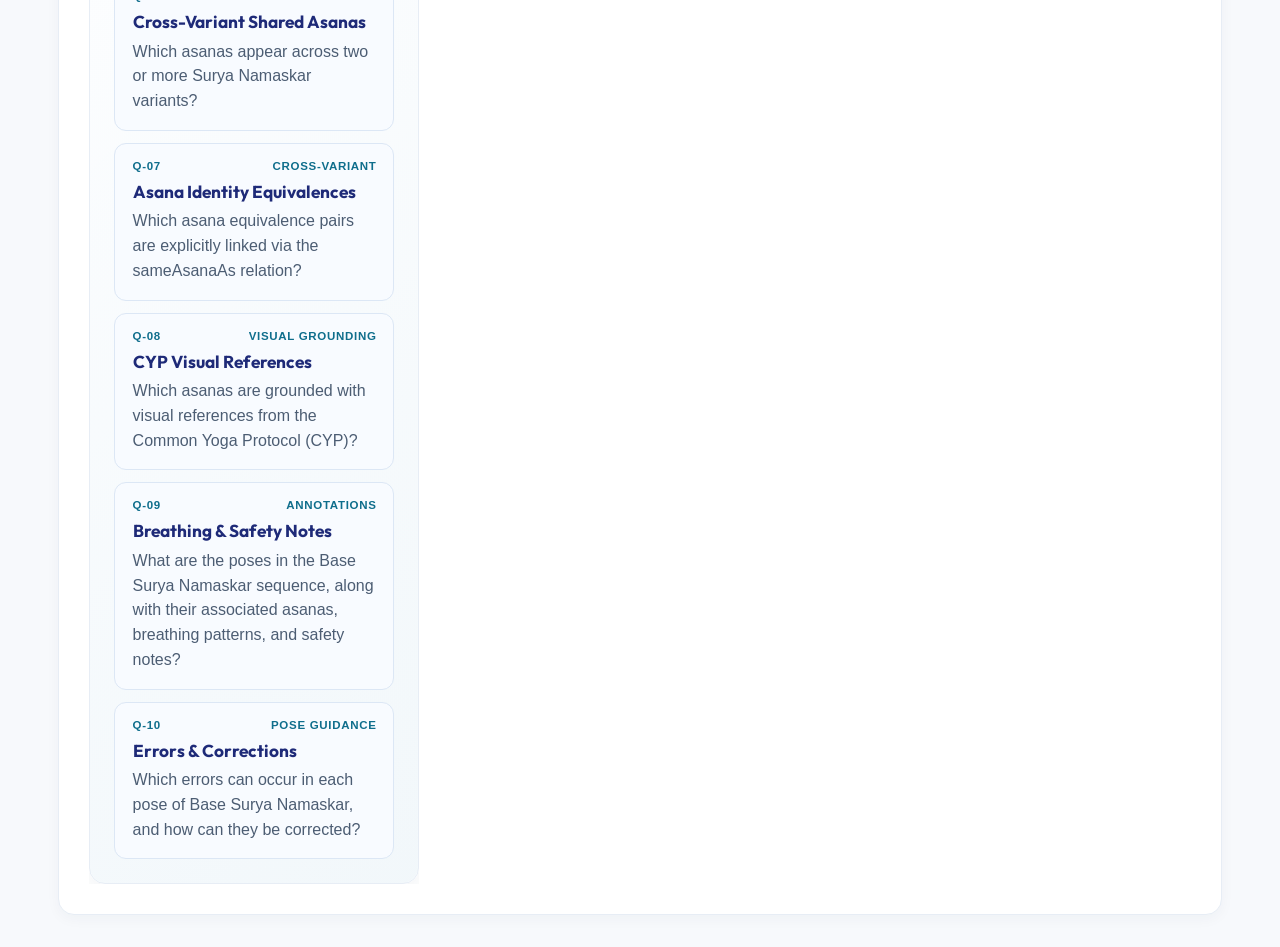
==== commit eddce168: "add UN languages" ====
--- a/explorer.html
+++ b/explorer.html
@@ -47,7 +47,7 @@
                 <article class="education-feature-card">
                   <span>Language</span>
                   <strong>Localized asana labels</strong>
-                  <p>Use the Language selector to add available non-English asana labels to predefined and natural-language results.</p>
+                  <p>Use the Language selector to add available UN and Indian scheduled-language labels to predefined and natural-language results.</p>
                 </article>
               </div>
             </div>
@@ -91,28 +91,34 @@
                 data-education-language-select
                 name="education-language-select"
               >
-                <option value="hi" selected>Hindi</option>
-                <option value="bn">Bengali</option>
-                <option value="mr">Marathi</option>
-                <option value="te">Telugu</option>
-                <option value="ta">Tamil</option>
-                <option value="gu">Gujarati</option>
-                <option value="ur">Urdu</option>
-                <option value="kn">Kannada</option>
-                <option value="or">Odia</option>
-                <option value="ml">Malayalam</option>
-                <option value="pa">Punjabi</option>
-                <option value="as">Assamese</option>
-                <option value="mai">Maithili</option>
-                <option value="sat">Santali</option>
-                <option value="mni">Manipuri (Meitei)</option>
-                <option value="brx">Bodo</option>
-                <option value="doi">Dogri</option>
-                <option value="ks">Kashmiri</option>
-                <option value="kok">Konkani</option>
-                <option value="ne">Nepali</option>
-                <option value="sa">Sanskrit</option>
-                <option value="sd">Sindhi</option>
+                <option value="en" selected>English (UN)</option>
+                <option value="ar">Arabic (UN)</option>
+                <option value="zh">Chinese (UN)</option>
+                <option value="fr">French (UN)</option>
+                <option value="ru">Russian (UN)</option>
+                <option value="es">Spanish (UN)</option>
+                <option value="hi">Hindi (IN)</option>
+                <option value="bn">Bengali (IN)</option>
+                <option value="mr">Marathi (IN)</option>
+                <option value="te">Telugu (IN)</option>
+                <option value="ta">Tamil (IN)</option>
+                <option value="gu">Gujarati (IN)</option>
+                <option value="ur">Urdu (IN)</option>
+                <option value="kn">Kannada (IN)</option>
+                <option value="or">Odia (IN)</option>
+                <option value="ml">Malayalam (IN)</option>
+                <option value="pa">Punjabi (IN)</option>
+                <option value="as">Assamese (IN)</option>
+                <option value="mai">Maithili (IN)</option>
+                <option value="sat">Santali (IN)</option>
+                <option value="mni">Manipuri (Meitei) (IN)</option>
+                <option value="brx">Bodo (IN)</option>
+                <option value="doi">Dogri (IN)</option>
+                <option value="ks">Kashmiri (IN)</option>
+                <option value="kok">Konkani (IN)</option>
+                <option value="ne">Nepali (IN)</option>
+                <option value="sa">Sanskrit (IN)</option>
+                <option value="sd">Sindhi (IN)</option>
               </select>
             </div>
           </div>
@@ -383,7 +389,7 @@
                     <summary>Available asanas with localized labels</summary>
                     <pre><code>SELECT ?asana ?englishLabel ?localizedLabel
 WHERE {
-  VALUES ?language { "hi" }
+  VALUES ?language { "fr" }
   ?asana rdf:type core:Asana .
   ?asana rdfs:label ?englishLabel .
   FILTER(LANG(?englishLabel) = "en")
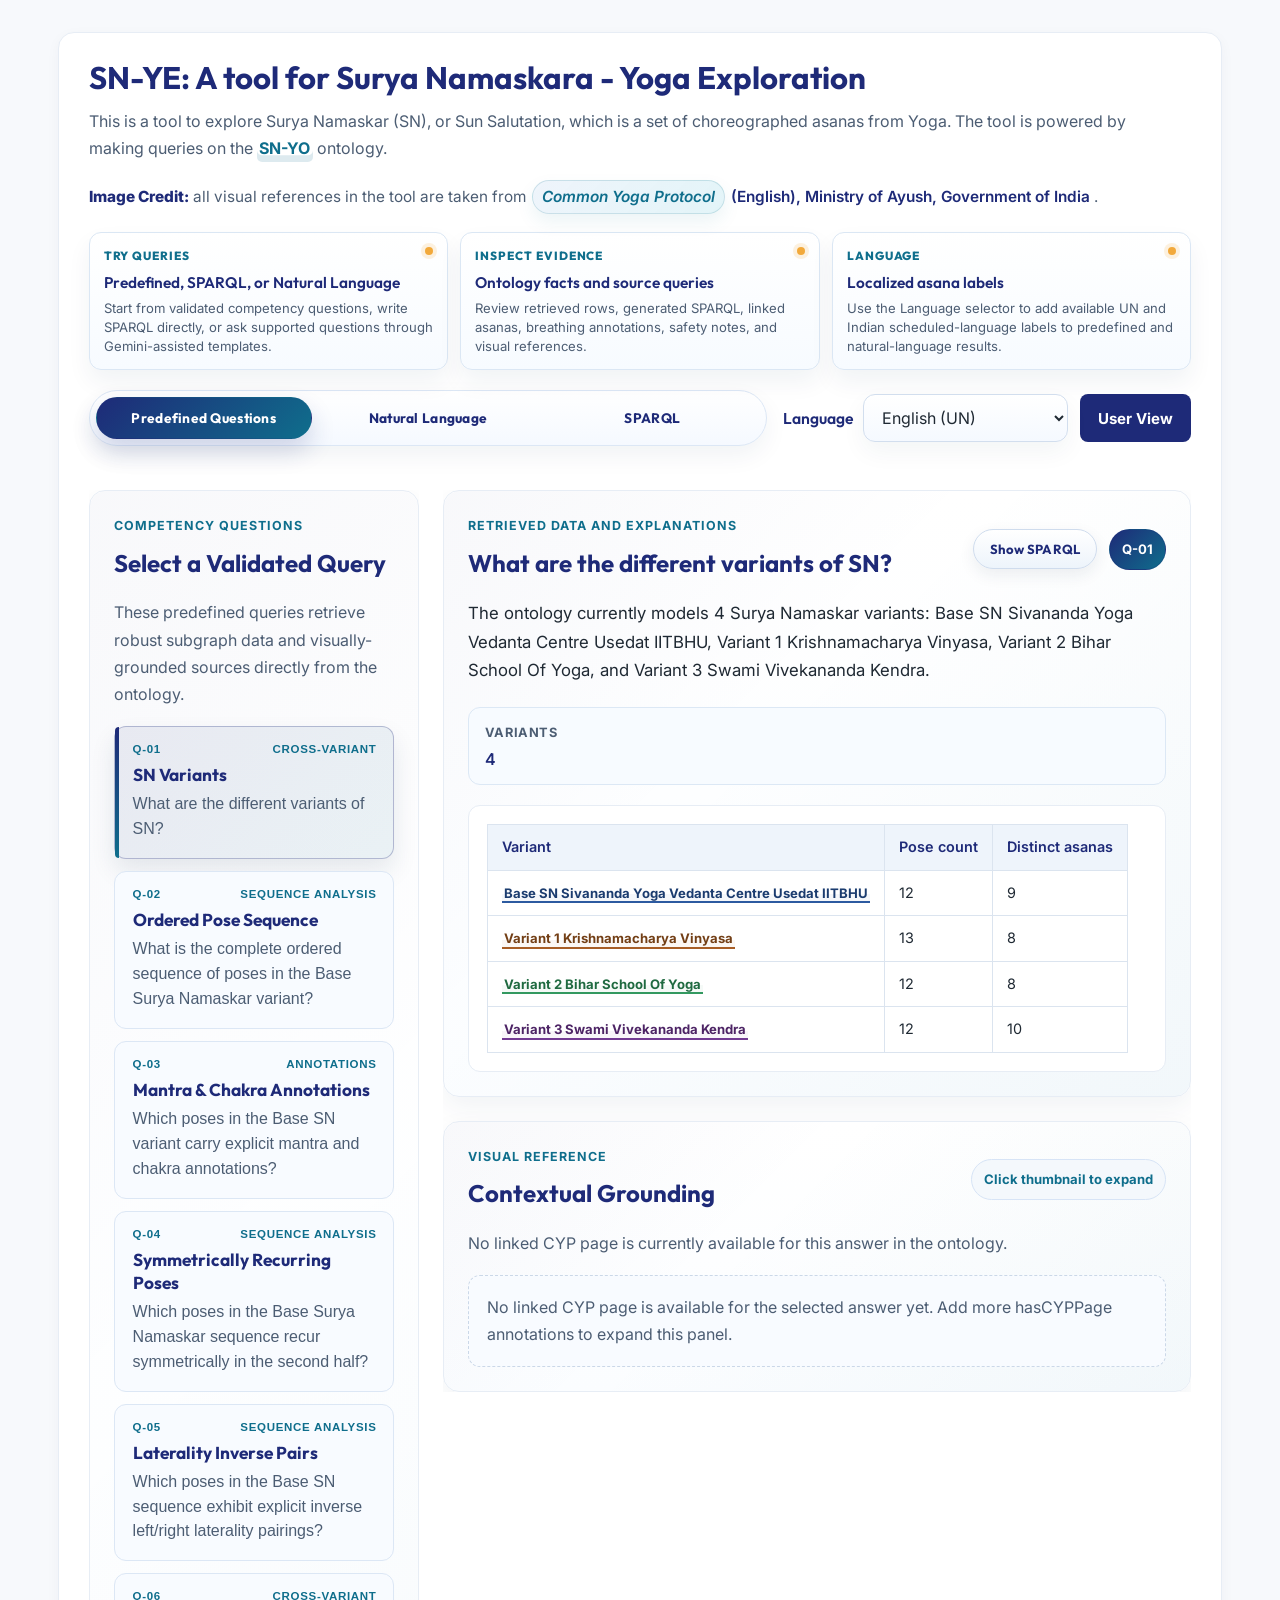
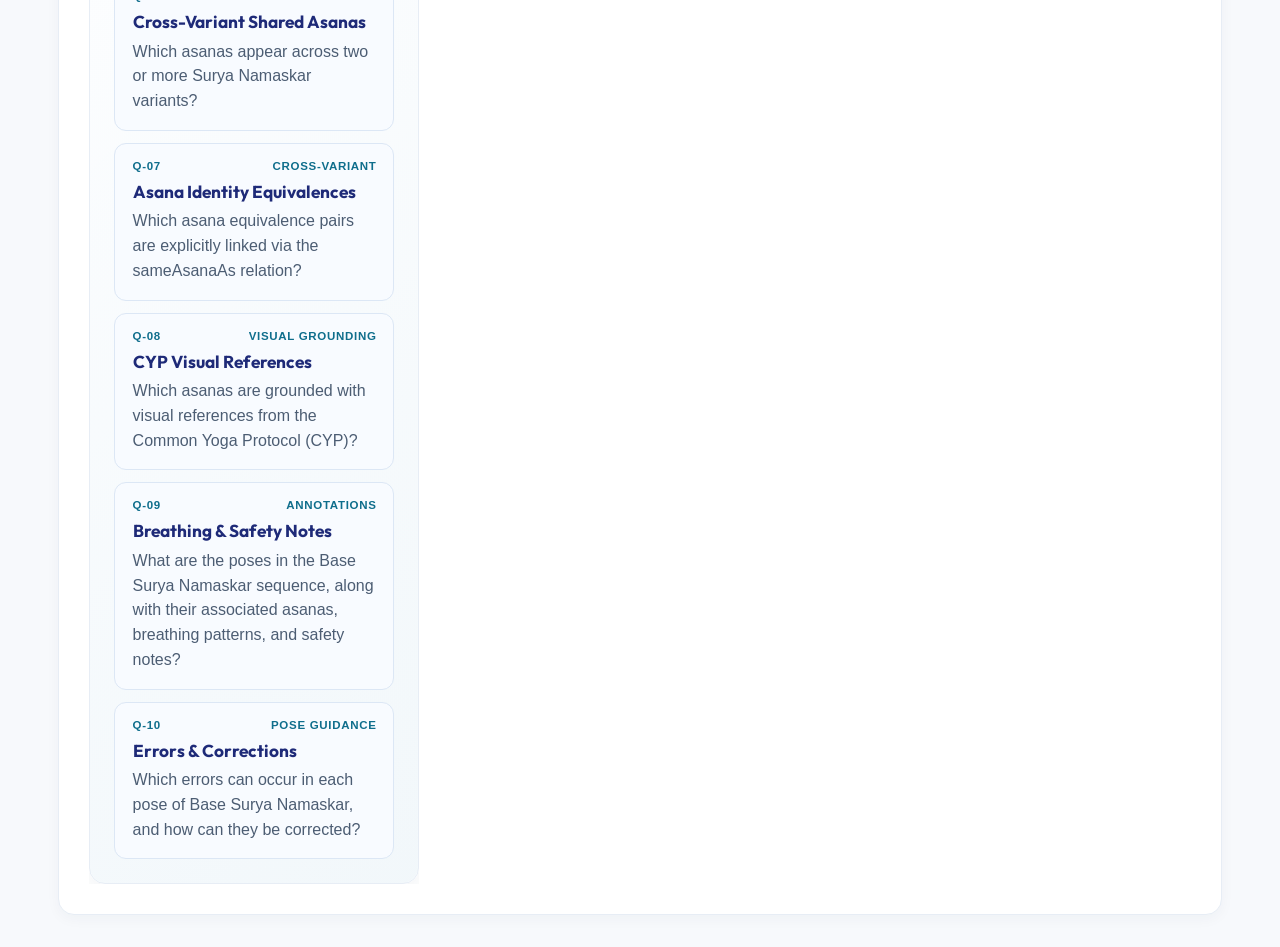
==== commit 10e4bcee: "add User View as default" ====
--- a/explorer.html
+++ b/explorer.html
@@ -9,7 +9,7 @@
     content="Surya Namaskar explorer workspace with ontology-grounded answers and visual references."
   />
   <link rel="stylesheet" href="css/style.css" />
-  <link rel="stylesheet" href="css/explorer.css?v=sparql_v1" />
+  <link rel="stylesheet" href="css/explorer.css?v=view_split_v2" />
 </head>
 <body class="education-page education-body education-body--workspace">
   <div class="container education-container education-container--workspace">
@@ -83,43 +83,46 @@
                 SPARQL
               </button>
             </div>
-            <div class="education-language-control education-language-control--toolbar">
-              <label class="education-composer-label" for="education-language-select">Language</label>
-              <select
-                id="education-language-select"
-                class="education-composer-select education-language-select"
-                data-education-language-select
-                name="education-language-select"
-              >
-                <option value="en" selected>English (UN)</option>
-                <option value="ar">Arabic (UN)</option>
-                <option value="zh">Chinese (UN)</option>
-                <option value="fr">French (UN)</option>
-                <option value="ru">Russian (UN)</option>
-                <option value="es">Spanish (UN)</option>
-                <option value="hi">Hindi (IN)</option>
-                <option value="bn">Bengali (IN)</option>
-                <option value="mr">Marathi (IN)</option>
-                <option value="te">Telugu (IN)</option>
-                <option value="ta">Tamil (IN)</option>
-                <option value="gu">Gujarati (IN)</option>
-                <option value="ur">Urdu (IN)</option>
-                <option value="kn">Kannada (IN)</option>
-                <option value="or">Odia (IN)</option>
-                <option value="ml">Malayalam (IN)</option>
-                <option value="pa">Punjabi (IN)</option>
-                <option value="as">Assamese (IN)</option>
-                <option value="mai">Maithili (IN)</option>
-                <option value="sat">Santali (IN)</option>
-                <option value="mni">Manipuri (Meitei) (IN)</option>
-                <option value="brx">Bodo (IN)</option>
-                <option value="doi">Dogri (IN)</option>
-                <option value="ks">Kashmiri (IN)</option>
-                <option value="kok">Konkani (IN)</option>
-                <option value="ne">Nepali (IN)</option>
-                <option value="sa">Sanskrit (IN)</option>
-                <option value="sd">Sindhi (IN)</option>
-              </select>
+            <div class="education-toolbar-actions">
+              <div class="education-language-control education-language-control--toolbar">
+                <label class="education-composer-label" for="education-language-select">Language</label>
+                <select
+                  id="education-language-select"
+                  class="education-composer-select education-language-select"
+                  data-education-language-select
+                  name="education-language-select"
+                >
+                  <option value="en" selected>English (UN)</option>
+                  <option value="ar">Arabic (UN)</option>
+                  <option value="zh">Chinese (UN)</option>
+                  <option value="fr">French (UN)</option>
+                  <option value="ru">Russian (UN)</option>
+                  <option value="es">Spanish (UN)</option>
+                  <option value="hi">Hindi (IN)</option>
+                  <option value="bn">Bengali (IN)</option>
+                  <option value="mr">Marathi (IN)</option>
+                  <option value="te">Telugu (IN)</option>
+                  <option value="ta">Tamil (IN)</option>
+                  <option value="gu">Gujarati (IN)</option>
+                  <option value="ur">Urdu (IN)</option>
+                  <option value="kn">Kannada (IN)</option>
+                  <option value="or">Odia (IN)</option>
+                  <option value="ml">Malayalam (IN)</option>
+                  <option value="pa">Punjabi (IN)</option>
+                  <option value="as">Assamese (IN)</option>
+                  <option value="mai">Maithili (IN)</option>
+                  <option value="sat">Santali (IN)</option>
+                  <option value="mni">Manipuri (Meitei) (IN)</option>
+                  <option value="brx">Bodo (IN)</option>
+                  <option value="doi">Dogri (IN)</option>
+                  <option value="ks">Kashmiri (IN)</option>
+                  <option value="kok">Konkani (IN)</option>
+                  <option value="ne">Nepali (IN)</option>
+                  <option value="sa">Sanskrit (IN)</option>
+                  <option value="sd">Sindhi (IN)</option>
+                </select>
+              </div>
+              <a class="education-view-link" href="index.html">User View</a>
             </div>
           </div>
 
--- a/css/explorer.css
+++ b/css/explorer.css
@@ -588,6 +588,35 @@
   background: linear-gradient(135deg, #1e2a78 0%, #0f6e8c 100%);
   color: #ffffff;
   box-shadow: 0 12px 24px rgba(30, 42, 120, 0.18);
+}
+
+.education-toolbar-actions {
+  display: flex;
+  align-items: flex-end;
+  justify-content: flex-end;
+  gap: 12px;
+  margin-left: auto;
+}
+
+.education-view-link {
+  display: inline-flex;
+  align-items: center;
+  justify-content: center;
+  min-height: 48px;
+  padding: 10px 18px;
+  border-radius: var(--radius-sm);
+  background: var(--accent-color);
+  color: #ffffff;
+  font-size: 0.94rem;
+  font-weight: 700;
+  text-decoration: none;
+  white-space: nowrap;
+}
+
+.education-view-link:hover,
+.education-view-link:focus-visible {
+  background: #15205f;
+  color: #ffffff;
 }
 
 .education-response-column {
@@ -2080,6 +2109,13 @@
     width: 100%;
   }
 
+  .education-toolbar-actions {
+    align-items: stretch;
+    flex-direction: column;
+    width: 100%;
+    margin-left: 0;
+  }
+
   .education-workspace-switch-button {
     padding-left: 10px;
     padding-right: 10px;
@@ -2095,6 +2131,10 @@
   .education-language-select {
     min-width: 0;
     width: min(62%, 180px);
+  }
+
+  .education-view-link {
+    width: 100%;
   }
 
   .education-response-column {
@@ -2277,3 +2317,205 @@
   padding-left: 2vw !important;
   padding-right: 2vw !important;
 }
+
+.sn-user-app {
+  min-height: 0;
+}
+
+.sn-user-shell {
+  gap: 28px;
+}
+
+.sn-user-toolbar {
+  display: flex;
+  align-items: center;
+  justify-content: space-between;
+  gap: 16px;
+  padding: 16px;
+  border: 1px solid #dce7f5;
+  border-radius: var(--radius-md);
+  background: #ffffff;
+}
+
+.sn-user-developer-link {
+  display: inline-flex;
+  align-items: center;
+  justify-content: center;
+  min-height: 44px;
+  padding: 10px 18px;
+  border-radius: var(--radius-sm);
+  background: var(--accent-color);
+  color: #ffffff;
+  font-size: 0.94rem;
+  font-weight: 700;
+  text-decoration: none;
+  white-space: nowrap;
+}
+
+.sn-user-developer-link:hover,
+.sn-user-developer-link:focus-visible {
+  background: #15205f;
+  color: #ffffff;
+}
+
+.sn-user-developer-note {
+  margin-top: 14px;
+  padding: 14px 16px;
+  border: 1px solid rgba(15, 110, 140, 0.18);
+  border-left: 4px solid var(--accent-secondary);
+  border-radius: var(--radius-sm);
+  background: #f7fbfd;
+  color: var(--text-secondary);
+  font-size: 0.94rem;
+  line-height: 1.6;
+}
+
+.sn-user-explore-header {
+  align-items: flex-start;
+  gap: 18px;
+}
+
+.sn-user-explore-actions {
+  display: flex;
+  align-items: flex-end;
+  justify-content: flex-end;
+  gap: 12px;
+  margin-left: auto;
+}
+
+.sn-user-explore-actions .education-language-control {
+  min-width: 260px;
+}
+
+.sn-user-media-grid {
+  display: grid;
+  grid-template-columns: minmax(0, 1fr);
+  gap: 18px;
+}
+
+.sn-user-media-grid--single {
+  max-width: 100%;
+}
+
+.sn-user-summary-panel {
+  margin-bottom: 0;
+}
+
+.sn-user-stats {
+  display: grid;
+  grid-template-columns: repeat(3, minmax(0, 1fr));
+  gap: 12px;
+  margin-top: 18px;
+}
+
+.sn-user-stats div {
+  min-width: 0;
+  padding: 16px;
+  border: 1px solid #dce7f5;
+  border-radius: var(--radius-sm);
+  background: #f9fcff;
+}
+
+.sn-user-stats span {
+  display: block;
+  margin-bottom: 4px;
+  color: var(--text-secondary);
+  font-size: 0.82rem;
+  font-weight: 700;
+  text-transform: uppercase;
+}
+
+.sn-user-stats strong {
+  color: var(--accent-color);
+  font-family: var(--font-heading);
+  font-size: 1.55rem;
+  line-height: 1;
+}
+
+.sn-user-layout {
+  display: grid;
+  grid-template-columns: minmax(280px, 0.38fr) minmax(0, 1fr);
+  gap: 24px;
+  align-items: start;
+}
+
+.sn-user-question-panel,
+.sn-user-answer-panel,
+.sn-user-visual-panel {
+  margin-bottom: 0;
+}
+
+.sn-user-question-panel {
+  position: sticky;
+  top: 18px;
+}
+
+.sn-user-status {
+  margin-bottom: 14px;
+  padding: 10px 12px;
+  border-radius: var(--radius-sm);
+  background: #eef4fb;
+  color: var(--accent-secondary);
+  font-size: 0.86rem;
+  font-weight: 700;
+}
+
+.sn-user-answer-column {
+  display: grid;
+  gap: 18px;
+  min-width: 0;
+}
+
+.sn-user-answer-panel .education-sections,
+.sn-user-visual-panel .education-visuals {
+  max-height: none;
+}
+
+.sn-user-answer-panel .education-answer-lede {
+  margin-bottom: 18px;
+}
+
+@media (max-width: 992px) {
+  .sn-user-layout {
+    grid-template-columns: 1fr;
+  }
+
+  .sn-user-question-panel {
+    position: static;
+  }
+}
+
+@media (max-width: 768px) {
+  .sn-user-toolbar {
+    align-items: stretch;
+    flex-direction: column;
+  }
+
+  .sn-user-toolbar .education-language-control {
+    width: 100%;
+  }
+
+  .sn-user-developer-link {
+    width: 100%;
+  }
+
+  .sn-user-stats {
+    grid-template-columns: 1fr;
+  }
+
+  .sn-user-explore-header,
+  .sn-user-explore-actions {
+    align-items: stretch;
+    flex-direction: column;
+  }
+
+  .sn-user-explore-actions {
+    width: 100%;
+    margin-left: 0;
+  }
+
+  .sn-user-explore-actions .education-language-control {
+    min-width: 0;
+    width: 100%;
+  }
+}
